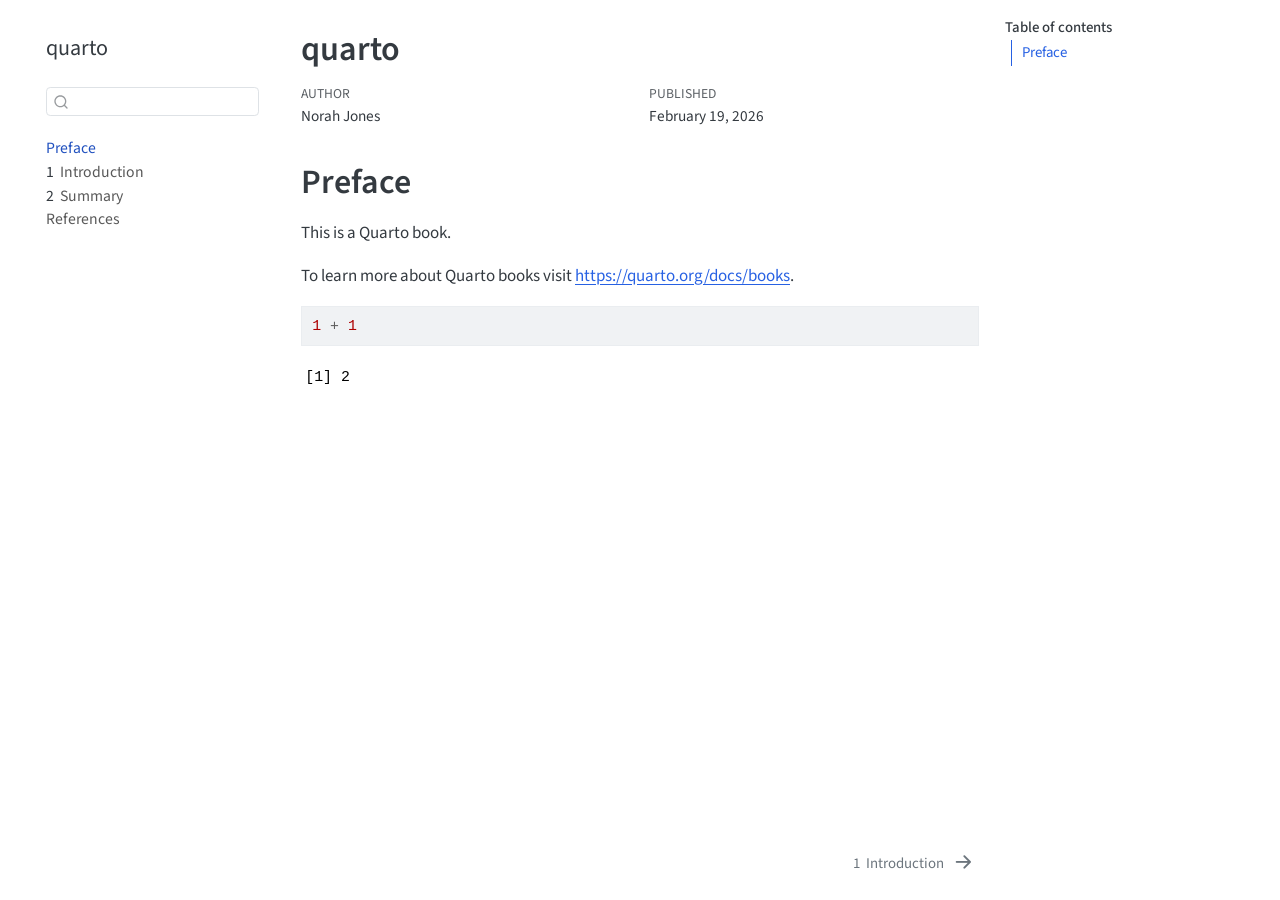
==== docs/index.html @ f184f12f "my commit message" ====
<!DOCTYPE html>
<html xmlns="http://www.w3.org/1999/xhtml" lang="en" xml:lang="en"><head>

<meta charset="utf-8">
<meta name="generator" content="quarto-1.8.27">

<meta name="viewport" content="width=device-width, initial-scale=1.0, user-scalable=yes">

<meta name="author" content="Norah Jones">
<meta name="dcterms.date" content="2026-02-19">

<title>quarto</title>
<style>
code{white-space: pre-wrap;}
span.smallcaps{font-variant: small-caps;}
div.columns{display: flex; gap: min(4vw, 1.5em);}
div.column{flex: auto; overflow-x: auto;}
div.hanging-indent{margin-left: 1.5em; text-indent: -1.5em;}
ul.task-list{list-style: none;}
ul.task-list li input[type="checkbox"] {
  width: 0.8em;
  margin: 0 0.8em 0.2em -1em; /* quarto-specific, see https://github.com/quarto-dev/quarto-cli/issues/4556 */ 
  vertical-align: middle;
}
/* CSS for syntax highlighting */
html { -webkit-text-size-adjust: 100%; }
pre > code.sourceCode { white-space: pre; position: relative; }
pre > code.sourceCode > span { display: inline-block; line-height: 1.25; }
pre > code.sourceCode > span:empty { height: 1.2em; }
.sourceCode { overflow: visible; }
code.sourceCode > span { color: inherit; text-decoration: inherit; }
div.sourceCode { margin: 1em 0; }
pre.sourceCode { margin: 0; }
@media screen {
div.sourceCode { overflow: auto; }
}
@media print {
pre > code.sourceCode { white-space: pre-wrap; }
pre > code.sourceCode > span { text-indent: -5em; padding-left: 5em; }
}
pre.numberSource code
  { counter-reset: source-line 0; }
pre.numberSource code > span
  { position: relative; left: -4em; counter-increment: source-line; }
pre.numberSource code > span > a:first-child::before
  { content: counter(source-line);
    position: relative; left: -1em; text-align: right; vertical-align: baseline;
    border: none; display: inline-block;
    -webkit-touch-callout: none; -webkit-user-select: none;
    -khtml-user-select: none; -moz-user-select: none;
    -ms-user-select: none; user-select: none;
    padding: 0 4px; width: 4em;
  }
pre.numberSource { margin-left: 3em;  padding-left: 4px; }
div.sourceCode
  {   }
@media screen {
pre > code.sourceCode > span > a:first-child::before { text-decoration: underline; }
}
</style>


<script src="site_libs/quarto-nav/quarto-nav.js"></script>
<script src="site_libs/quarto-nav/headroom.min.js"></script>
<script src="site_libs/clipboard/clipboard.min.js"></script>
<script src="site_libs/quarto-search/autocomplete.umd.js"></script>
<script src="site_libs/quarto-search/fuse.min.js"></script>
<script src="site_libs/quarto-search/quarto-search.js"></script>
<meta name="quarto:offset" content="./">
<link href="./intro.html" rel="next">
<script src="site_libs/quarto-html/quarto.js" type="module"></script>
<script src="site_libs/quarto-html/tabsets/tabsets.js" type="module"></script>
<script src="site_libs/quarto-html/axe/axe-check.js" type="module"></script>
<script src="site_libs/quarto-html/popper.min.js"></script>
<script src="site_libs/quarto-html/tippy.umd.min.js"></script>
<script src="site_libs/quarto-html/anchor.min.js"></script>
<link href="site_libs/quarto-html/tippy.css" rel="stylesheet">
<link href="site_libs/quarto-html/quarto-syntax-highlighting-ed96de9b727972fe78a7b5d16c58bf87.css" rel="stylesheet" id="quarto-text-highlighting-styles">
<script src="site_libs/bootstrap/bootstrap.min.js"></script>
<link href="site_libs/bootstrap/bootstrap-icons.css" rel="stylesheet">
<link href="site_libs/bootstrap/bootstrap-70a47bd5681a7291082a5b9f83d58762.min.css" rel="stylesheet" append-hash="true" id="quarto-bootstrap" data-mode="light">
<script id="quarto-search-options" type="application/json">{
  "location": "sidebar",
  "copy-button": false,
  "collapse-after": 3,
  "panel-placement": "start",
  "type": "textbox",
  "limit": 50,
  "keyboard-shortcut": [
    "f",
    "/",
    "s"
  ],
  "show-item-context": false,
  "language": {
    "search-no-results-text": "No results",
    "search-matching-documents-text": "matching documents",
    "search-copy-link-title": "Copy link to search",
    "search-hide-matches-text": "Hide additional matches",
    "search-more-match-text": "more match in this document",
    "search-more-matches-text": "more matches in this document",
    "search-clear-button-title": "Clear",
    "search-text-placeholder": "",
    "search-detached-cancel-button-title": "Cancel",
    "search-submit-button-title": "Submit",
    "search-label": "Search"
  }
}</script>


</head>

<body class="nav-sidebar floating quarto-light">

<div id="quarto-search-results"></div>
  <header id="quarto-header" class="headroom fixed-top">
  <nav class="quarto-secondary-nav">
    <div class="container-fluid d-flex">
      <button type="button" class="quarto-btn-toggle btn" data-bs-toggle="collapse" role="button" data-bs-target=".quarto-sidebar-collapse-item" aria-controls="quarto-sidebar" aria-expanded="false" aria-label="Toggle sidebar navigation" onclick="if (window.quartoToggleHeadroom) { window.quartoToggleHeadroom(); }">
        <i class="bi bi-layout-text-sidebar-reverse"></i>
      </button>
        <nav class="quarto-page-breadcrumbs" aria-label="breadcrumb"><ol class="breadcrumb"><li class="breadcrumb-item"><a href="./index.html">Preface</a></li></ol></nav>
        <a class="flex-grow-1" role="navigation" data-bs-toggle="collapse" data-bs-target=".quarto-sidebar-collapse-item" aria-controls="quarto-sidebar" aria-expanded="false" aria-label="Toggle sidebar navigation" onclick="if (window.quartoToggleHeadroom) { window.quartoToggleHeadroom(); }">      
        </a>
      <button type="button" class="btn quarto-search-button" aria-label="Search" onclick="window.quartoOpenSearch();">
        <i class="bi bi-search"></i>
      </button>
    </div>
  </nav>
</header>
<!-- content -->
<div id="quarto-content" class="quarto-container page-columns page-rows-contents page-layout-article">
<!-- sidebar -->
  <nav id="quarto-sidebar" class="sidebar collapse collapse-horizontal quarto-sidebar-collapse-item sidebar-navigation floating overflow-auto">
    <div class="pt-lg-2 mt-2 text-left sidebar-header">
    <div class="sidebar-title mb-0 py-0">
      <a href="./">quarto</a> 
    </div>
      </div>
        <div class="mt-2 flex-shrink-0 align-items-center">
        <div class="sidebar-search">
        <div id="quarto-search" class="" title="Search"></div>
        </div>
        </div>
    <div class="sidebar-menu-container"> 
    <ul class="list-unstyled mt-1">
        <li class="sidebar-item">
  <div class="sidebar-item-container"> 
  <a href="./index.html" class="sidebar-item-text sidebar-link active">
 <span class="menu-text">Preface</span></a>
  </div>
</li>
        <li class="sidebar-item">
  <div class="sidebar-item-container"> 
  <a href="./intro.html" class="sidebar-item-text sidebar-link">
 <span class="menu-text"><span class="chapter-number">1</span>&nbsp; <span class="chapter-title">Introduction</span></span></a>
  </div>
</li>
        <li class="sidebar-item">
  <div class="sidebar-item-container"> 
  <a href="./summary.html" class="sidebar-item-text sidebar-link">
 <span class="menu-text"><span class="chapter-number">2</span>&nbsp; <span class="chapter-title">Summary</span></span></a>
  </div>
</li>
        <li class="sidebar-item">
  <div class="sidebar-item-container"> 
  <a href="./references.html" class="sidebar-item-text sidebar-link">
 <span class="menu-text">References</span></a>
  </div>
</li>
    </ul>
    </div>
</nav>
<div id="quarto-sidebar-glass" class="quarto-sidebar-collapse-item" data-bs-toggle="collapse" data-bs-target=".quarto-sidebar-collapse-item"></div>
<!-- margin-sidebar -->
    <div id="quarto-margin-sidebar" class="sidebar margin-sidebar">
        <nav id="TOC" role="doc-toc" class="toc-active">
    <h2 id="toc-title">Table of contents</h2>
   
  <ul>
  <li><a href="#preface" id="toc-preface" class="nav-link active" data-scroll-target="#preface">Preface</a></li>
  </ul>
</nav>
    </div>
<!-- main -->
<main class="content" id="quarto-document-content">

<header id="title-block-header" class="quarto-title-block default">
<div class="quarto-title">
<h1 class="title">quarto</h1>
</div>



<div class="quarto-title-meta">

    <div>
    <div class="quarto-title-meta-heading">Author</div>
    <div class="quarto-title-meta-contents">
             <p>Norah Jones </p>
          </div>
  </div>
    
    <div>
    <div class="quarto-title-meta-heading">Published</div>
    <div class="quarto-title-meta-contents">
      <p class="date">February 19, 2026</p>
    </div>
  </div>
  
    
  </div>
  


</header>


<section id="preface" class="level1 unnumbered">
<h1 class="unnumbered">Preface</h1>
<p>This is a Quarto book.</p>
<p>To learn more about Quarto books visit <a href="https://quarto.org/docs/books" class="uri">https://quarto.org/docs/books</a>.</p>
<div class="cell">
<div class="code-copy-outer-scaffold"><div class="sourceCode cell-code" id="cb1"><pre class="sourceCode r code-with-copy"><code class="sourceCode r"><span id="cb1-1"><a href="#cb1-1" aria-hidden="true" tabindex="-1"></a><span class="dv">1</span> <span class="sc">+</span> <span class="dv">1</span></span></code></pre></div><button title="Copy to Clipboard" class="code-copy-button"><i class="bi"></i></button></div>
<div class="cell-output cell-output-stdout">
<pre><code>[1] 2</code></pre>
</div>
</div>


</section>

</main> <!-- /main -->
<script id="quarto-html-after-body" type="application/javascript">
  window.document.addEventListener("DOMContentLoaded", function (event) {
    const icon = "";
    const anchorJS = new window.AnchorJS();
    anchorJS.options = {
      placement: 'right',
      icon: icon
    };
    anchorJS.add('.anchored');
    const isCodeAnnotation = (el) => {
      for (const clz of el.classList) {
        if (clz.startsWith('code-annotation-')) {                     
          return true;
        }
      }
      return false;
    }
    const onCopySuccess = function(e) {
      // button target
      const button = e.trigger;
      // don't keep focus
      button.blur();
      // flash "checked"
      button.classList.add('code-copy-button-checked');
      var currentTitle = button.getAttribute("title");
      button.setAttribute("title", "Copied!");
      let tooltip;
      if (window.bootstrap) {
        button.setAttribute("data-bs-toggle", "tooltip");
        button.setAttribute("data-bs-placement", "left");
        button.setAttribute("data-bs-title", "Copied!");
        tooltip = new bootstrap.Tooltip(button, 
          { trigger: "manual", 
            customClass: "code-copy-button-tooltip",
            offset: [0, -8]});
        tooltip.show();    
      }
      setTimeout(function() {
        if (tooltip) {
          tooltip.hide();
          button.removeAttribute("data-bs-title");
          button.removeAttribute("data-bs-toggle");
          button.removeAttribute("data-bs-placement");
        }
        button.setAttribute("title", currentTitle);
        button.classList.remove('code-copy-button-checked');
      }, 1000);
      // clear code selection
      e.clearSelection();
    }
    const getTextToCopy = function(trigger) {
      const outerScaffold = trigger.parentElement.cloneNode(true);
      const codeEl = outerScaffold.querySelector('code');
      for (const childEl of codeEl.children) {
        if (isCodeAnnotation(childEl)) {
          childEl.remove();
        }
      }
      return codeEl.innerText;
    }
    const clipboard = new window.ClipboardJS('.code-copy-button:not([data-in-quarto-modal])', {
      text: getTextToCopy
    });
    clipboard.on('success', onCopySuccess);
    if (window.document.getElementById('quarto-embedded-source-code-modal')) {
      const clipboardModal = new window.ClipboardJS('.code-copy-button[data-in-quarto-modal]', {
        text: getTextToCopy,
        container: window.document.getElementById('quarto-embedded-source-code-modal')
      });
      clipboardModal.on('success', onCopySuccess);
    }
      var localhostRegex = new RegExp(/^(?:http|https):\/\/localhost\:?[0-9]*\//);
      var mailtoRegex = new RegExp(/^mailto:/);
        var filterRegex = new RegExp('/' + window.location.host + '/');
      var isInternal = (href) => {
          return filterRegex.test(href) || localhostRegex.test(href) || mailtoRegex.test(href);
      }
      // Inspect non-navigation links and adorn them if external
     var links = window.document.querySelectorAll('a[href]:not(.nav-link):not(.navbar-brand):not(.toc-action):not(.sidebar-link):not(.sidebar-item-toggle):not(.pagination-link):not(.no-external):not([aria-hidden]):not(.dropdown-item):not(.quarto-navigation-tool):not(.about-link)');
      for (var i=0; i<links.length; i++) {
        const link = links[i];
        if (!isInternal(link.href)) {
          // undo the damage that might have been done by quarto-nav.js in the case of
          // links that we want to consider external
          if (link.dataset.originalHref !== undefined) {
            link.href = link.dataset.originalHref;
          }
        }
      }
    function tippyHover(el, contentFn, onTriggerFn, onUntriggerFn) {
      const config = {
        allowHTML: true,
        maxWidth: 500,
        delay: 100,
        arrow: false,
        appendTo: function(el) {
            return el.parentElement;
        },
        interactive: true,
        interactiveBorder: 10,
        theme: 'quarto',
        placement: 'bottom-start',
      };
      if (contentFn) {
        config.content = contentFn;
      }
      if (onTriggerFn) {
        config.onTrigger = onTriggerFn;
      }
      if (onUntriggerFn) {
        config.onUntrigger = onUntriggerFn;
      }
      window.tippy(el, config); 
    }
    const noterefs = window.document.querySelectorAll('a[role="doc-noteref"]');
    for (var i=0; i<noterefs.length; i++) {
      const ref = noterefs[i];
      tippyHover(ref, function() {
        // use id or data attribute instead here
        let href = ref.getAttribute('data-footnote-href') || ref.getAttribute('href');
        try { href = new URL(href).hash; } catch {}
        const id = href.replace(/^#\/?/, "");
        const note = window.document.getElementById(id);
        if (note) {
          return note.innerHTML;
        } else {
          return "";
        }
      });
    }
    const xrefs = window.document.querySelectorAll('a.quarto-xref');
    const processXRef = (id, note) => {
      // Strip column container classes
      const stripColumnClz = (el) => {
        el.classList.remove("page-full", "page-columns");
        if (el.children) {
          for (const child of el.children) {
            stripColumnClz(child);
          }
        }
      }
      stripColumnClz(note)
      if (id === null || id.startsWith('sec-')) {
        // Special case sections, only their first couple elements
        const container = document.createElement("div");
        if (note.children && note.children.length > 2) {
          container.appendChild(note.children[0].cloneNode(true));
          for (let i = 1; i < note.children.length; i++) {
            const child = note.children[i];
            if (child.tagName === "P" && child.innerText === "") {
              continue;
            } else {
              container.appendChild(child.cloneNode(true));
              break;
            }
          }
          if (window.Quarto?.typesetMath) {
            window.Quarto.typesetMath(container);
          }
          return container.innerHTML
        } else {
          if (window.Quarto?.typesetMath) {
            window.Quarto.typesetMath(note);
          }
          return note.innerHTML;
        }
      } else {
        // Remove any anchor links if they are present
        const anchorLink = note.querySelector('a.anchorjs-link');
        if (anchorLink) {
          anchorLink.remove();
        }
        if (window.Quarto?.typesetMath) {
          window.Quarto.typesetMath(note);
        }
        if (note.classList.contains("callout")) {
          return note.outerHTML;
        } else {
          return note.innerHTML;
        }
      }
    }
    for (var i=0; i<xrefs.length; i++) {
      const xref = xrefs[i];
      tippyHover(xref, undefined, function(instance) {
        instance.disable();
        let url = xref.getAttribute('href');
        let hash = undefined; 
        if (url.startsWith('#')) {
          hash = url;
        } else {
          try { hash = new URL(url).hash; } catch {}
        }
        if (hash) {
          const id = hash.replace(/^#\/?/, "");
          const note = window.document.getElementById(id);
          if (note !== null) {
            try {
              const html = processXRef(id, note.cloneNode(true));
              instance.setContent(html);
            } finally {
              instance.enable();
              instance.show();
            }
          } else {
            // See if we can fetch this
            fetch(url.split('#')[0])
            .then(res => res.text())
            .then(html => {
              const parser = new DOMParser();
              const htmlDoc = parser.parseFromString(html, "text/html");
              const note = htmlDoc.getElementById(id);
              if (note !== null) {
                const html = processXRef(id, note);
                instance.setContent(html);
              } 
            }).finally(() => {
              instance.enable();
              instance.show();
            });
          }
        } else {
          // See if we can fetch a full url (with no hash to target)
          // This is a special case and we should probably do some content thinning / targeting
          fetch(url)
          .then(res => res.text())
          .then(html => {
            const parser = new DOMParser();
            const htmlDoc = parser.parseFromString(html, "text/html");
            const note = htmlDoc.querySelector('main.content');
            if (note !== null) {
              // This should only happen for chapter cross references
              // (since there is no id in the URL)
              // remove the first header
              if (note.children.length > 0 && note.children[0].tagName === "HEADER") {
                note.children[0].remove();
              }
              const html = processXRef(null, note);
              instance.setContent(html);
            } 
          }).finally(() => {
            instance.enable();
            instance.show();
          });
        }
      }, function(instance) {
      });
    }
        let selectedAnnoteEl;
        const selectorForAnnotation = ( cell, annotation) => {
          let cellAttr = 'data-code-cell="' + cell + '"';
          let lineAttr = 'data-code-annotation="' +  annotation + '"';
          const selector = 'span[' + cellAttr + '][' + lineAttr + ']';
          return selector;
        }
        const selectCodeLines = (annoteEl) => {
          const doc = window.document;
          const targetCell = annoteEl.getAttribute("data-target-cell");
          const targetAnnotation = annoteEl.getAttribute("data-target-annotation");
          const annoteSpan = window.document.querySelector(selectorForAnnotation(targetCell, targetAnnotation));
          const lines = annoteSpan.getAttribute("data-code-lines").split(",");
          const lineIds = lines.map((line) => {
            return targetCell + "-" + line;
          })
          let top = null;
          let height = null;
          let parent = null;
          if (lineIds.length > 0) {
              //compute the position of the single el (top and bottom and make a div)
              const el = window.document.getElementById(lineIds[0]);
              top = el.offsetTop;
              height = el.offsetHeight;
              parent = el.parentElement.parentElement;
            if (lineIds.length > 1) {
              const lastEl = window.document.getElementById(lineIds[lineIds.length - 1]);
              const bottom = lastEl.offsetTop + lastEl.offsetHeight;
              height = bottom - top;
            }
            if (top !== null && height !== null && parent !== null) {
              // cook up a div (if necessary) and position it 
              let div = window.document.getElementById("code-annotation-line-highlight");
              if (div === null) {
                div = window.document.createElement("div");
                div.setAttribute("id", "code-annotation-line-highlight");
                div.style.position = 'absolute';
                parent.appendChild(div);
              }
              div.style.top = top - 2 + "px";
              div.style.height = height + 4 + "px";
              div.style.left = 0;
              let gutterDiv = window.document.getElementById("code-annotation-line-highlight-gutter");
              if (gutterDiv === null) {
                gutterDiv = window.document.createElement("div");
                gutterDiv.setAttribute("id", "code-annotation-line-highlight-gutter");
                gutterDiv.style.position = 'absolute';
                const codeCell = window.document.getElementById(targetCell);
                const gutter = codeCell.querySelector('.code-annotation-gutter');
                gutter.appendChild(gutterDiv);
              }
              gutterDiv.style.top = top - 2 + "px";
              gutterDiv.style.height = height + 4 + "px";
            }
            selectedAnnoteEl = annoteEl;
          }
        };
        const unselectCodeLines = () => {
          const elementsIds = ["code-annotation-line-highlight", "code-annotation-line-highlight-gutter"];
          elementsIds.forEach((elId) => {
            const div = window.document.getElementById(elId);
            if (div) {
              div.remove();
            }
          });
          selectedAnnoteEl = undefined;
        };
          // Handle positioning of the toggle
      window.addEventListener(
        "resize",
        throttle(() => {
          elRect = undefined;
          if (selectedAnnoteEl) {
            selectCodeLines(selectedAnnoteEl);
          }
        }, 10)
      );
      function throttle(fn, ms) {
      let throttle = false;
      let timer;
        return (...args) => {
          if(!throttle) { // first call gets through
              fn.apply(this, args);
              throttle = true;
          } else { // all the others get throttled
              if(timer) clearTimeout(timer); // cancel #2
              timer = setTimeout(() => {
                fn.apply(this, args);
                timer = throttle = false;
              }, ms);
          }
        };
      }
        // Attach click handler to the DT
        const annoteDls = window.document.querySelectorAll('dt[data-target-cell]');
        for (const annoteDlNode of annoteDls) {
          annoteDlNode.addEventListener('click', (event) => {
            const clickedEl = event.target;
            if (clickedEl !== selectedAnnoteEl) {
              unselectCodeLines();
              const activeEl = window.document.querySelector('dt[data-target-cell].code-annotation-active');
              if (activeEl) {
                activeEl.classList.remove('code-annotation-active');
              }
              selectCodeLines(clickedEl);
              clickedEl.classList.add('code-annotation-active');
            } else {
              // Unselect the line
              unselectCodeLines();
              clickedEl.classList.remove('code-annotation-active');
            }
          });
        }
    const findCites = (el) => {
      const parentEl = el.parentElement;
      if (parentEl) {
        const cites = parentEl.dataset.cites;
        if (cites) {
          return {
            el,
            cites: cites.split(' ')
          };
        } else {
          return findCites(el.parentElement)
        }
      } else {
        return undefined;
      }
    };
    var bibliorefs = window.document.querySelectorAll('a[role="doc-biblioref"]');
    for (var i=0; i<bibliorefs.length; i++) {
      const ref = bibliorefs[i];
      const citeInfo = findCites(ref);
      if (citeInfo) {
        tippyHover(citeInfo.el, function() {
          var popup = window.document.createElement('div');
          citeInfo.cites.forEach(function(cite) {
            var citeDiv = window.document.createElement('div');
            citeDiv.classList.add('hanging-indent');
            citeDiv.classList.add('csl-entry');
            var biblioDiv = window.document.getElementById('ref-' + cite);
            if (biblioDiv) {
              citeDiv.innerHTML = biblioDiv.innerHTML;
            }
            popup.appendChild(citeDiv);
          });
          return popup.innerHTML;
        });
      }
    }
  });
  </script>
<nav class="page-navigation">
  <div class="nav-page nav-page-previous">
  </div>
  <div class="nav-page nav-page-next">
      <a href="./intro.html" class="pagination-link" aria-label="Introduction">
        <span class="nav-page-text"><span class="chapter-number">1</span>&nbsp; <span class="chapter-title">Introduction</span></span> <i class="bi bi-arrow-right-short"></i>
      </a>
  </div>
</nav>
</div> <!-- /content -->




</body></html>
---- docs/site_libs/quarto-html/tippy.css ----
.tippy-box[data-animation=fade][data-state=hidden]{opacity:0}[data-tippy-root]{max-width:calc(100vw - 10px)}.tippy-box{position:relative;background-color:#333;color:#fff;border-radius:4px;font-size:14px;line-height:1.4;white-space:normal;outline:0;transition-property:transform,visibility,opacity}.tippy-box[data-placement^=top]>.tippy-arrow{bottom:0}.tippy-box[data-placement^=top]>.tippy-arrow:before{bottom:-7px;left:0;border-width:8px 8px 0;border-top-color:initial;transform-origin:center top}.tippy-box[data-placement^=bottom]>.tippy-arrow{top:0}.tippy-box[data-placement^=bottom]>.tippy-arrow:before{top:-7px;left:0;border-width:0 8px 8px;border-bottom-color:initial;transform-origin:center bottom}.tippy-box[data-placement^=left]>.tippy-arrow{right:0}.tippy-box[data-placement^=left]>.tippy-arrow:before{border-width:8px 0 8px 8px;border-left-color:initial;right:-7px;transform-origin:center left}.tippy-box[data-placement^=right]>.tippy-arrow{left:0}.tippy-box[data-placement^=right]>.tippy-arrow:before{left:-7px;border-width:8px 8px 8px 0;border-right-color:initial;transform-origin:center right}.tippy-box[data-inertia][data-state=visible]{transition-timing-function:cubic-bezier(.54,1.5,.38,1.11)}.tippy-arrow{width:16px;height:16px;color:#333}.tippy-arrow:before{content:"";position:absolute;border-color:transparent;border-style:solid}.tippy-content{position:relative;padding:5px 9px;z-index:1}
---- docs/site_libs/quarto-html/quarto-syntax-highlighting-ed96de9b727972fe78a7b5d16c58bf87.css ----
/* quarto syntax highlight colors */
:root {
  --quarto-hl-ot-color: #003B4F;
  --quarto-hl-at-color: #657422;
  --quarto-hl-ss-color: #20794D;
  --quarto-hl-an-color: #5E5E5E;
  --quarto-hl-fu-color: #4758AB;
  --quarto-hl-st-color: #20794D;
  --quarto-hl-cf-color: #003B4F;
  --quarto-hl-op-color: #5E5E5E;
  --quarto-hl-er-color: #AD0000;
  --quarto-hl-bn-color: #AD0000;
  --quarto-hl-al-color: #AD0000;
  --quarto-hl-va-color: #111111;
  --quarto-hl-bu-color: inherit;
  --quarto-hl-ex-color: inherit;
  --quarto-hl-pp-color: #AD0000;
  --quarto-hl-in-color: #5E5E5E;
  --quarto-hl-vs-color: #20794D;
  --quarto-hl-wa-color: #5E5E5E;
  --quarto-hl-do-color: #5E5E5E;
  --quarto-hl-im-color: #00769E;
  --quarto-hl-ch-color: #20794D;
  --quarto-hl-dt-color: #AD0000;
  --quarto-hl-fl-color: #AD0000;
  --quarto-hl-co-color: #5E5E5E;
  --quarto-hl-cv-color: #5E5E5E;
  --quarto-hl-cn-color: #8f5902;
  --quarto-hl-sc-color: #5E5E5E;
  --quarto-hl-dv-color: #AD0000;
  --quarto-hl-kw-color: #003B4F;
}

/* other quarto variables */
:root {
  --quarto-font-monospace: SFMono-Regular, Menlo, Monaco, Consolas, "Liberation Mono", "Courier New", monospace;
}

/* syntax highlight based on Pandoc's rules */
pre > code.sourceCode > span {
  color: #003B4F;
}

code.sourceCode > span {
  color: #003B4F;
}

div.sourceCode,
div.sourceCode pre.sourceCode {
  color: #003B4F;
}

/* Normal */
code span {
  color: #003B4F;
}

/* Alert */
code span.al {
  color: #AD0000;
  font-style: inherit;
}

/* Annotation */
code span.an {
  color: #5E5E5E;
  font-style: inherit;
}

/* Attribute */
code span.at {
  color: #657422;
  font-style: inherit;
}

/* BaseN */
code span.bn {
  color: #AD0000;
  font-style: inherit;
}

/* BuiltIn */
code span.bu {
  font-style: inherit;
}

/* ControlFlow */
code span.cf {
  color: #003B4F;
  font-weight: bold;
  font-style: inherit;
}

/* Char */
code span.ch {
  color: #20794D;
  font-style: inherit;
}

/* Constant */
code span.cn {
  color: #8f5902;
  font-style: inherit;
}

/* Comment */
code span.co {
  color: #5E5E5E;
  font-style: inherit;
}

/* CommentVar */
code span.cv {
  color: #5E5E5E;
  font-style: italic;
}

/* Documentation */
code span.do {
  color: #5E5E5E;
  font-style: italic;
}

/* DataType */
code span.dt {
  color: #AD0000;
  font-style: inherit;
}

/* DecVal */
code span.dv {
  color: #AD0000;
  font-style: inherit;
}

/* Error */
code span.er {
  color: #AD0000;
  font-style: inherit;
}

/* Extension */
code span.ex {
  font-style: inherit;
}

/* Float */
code span.fl {
  color: #AD0000;
  font-style: inherit;
}

/* Function */
code span.fu {
  color: #4758AB;
  font-style: inherit;
}

/* Import */
code span.im {
  color: #00769E;
  font-style: inherit;
}

/* Information */
code span.in {
  color: #5E5E5E;
  font-style: inherit;
}

/* Keyword */
code span.kw {
  color: #003B4F;
  font-weight: bold;
  font-style: inherit;
}

/* Operator */
code span.op {
  color: #5E5E5E;
  font-style: inherit;
}

/* Other */
code span.ot {
  color: #003B4F;
  font-style: inherit;
}

/* Preprocessor */
code span.pp {
  color: #AD0000;
  font-style: inherit;
}

/* SpecialChar */
code span.sc {
  color: #5E5E5E;
  font-style: inherit;
}

/* SpecialString */
code span.ss {
  color: #20794D;
  font-style: inherit;
}

/* String */
code span.st {
  color: #20794D;
  font-style: inherit;
}

/* Variable */
code span.va {
  color: #111111;
  font-style: inherit;
}

/* VerbatimString */
code span.vs {
  color: #20794D;
  font-style: inherit;
}

/* Warning */
code span.wa {
  color: #5E5E5E;
  font-style: italic;
}

.prevent-inlining {
  content: "</";
}

/*# sourceMappingURL=0920dd6d7437995b8cdf7429764427b1.css.map */
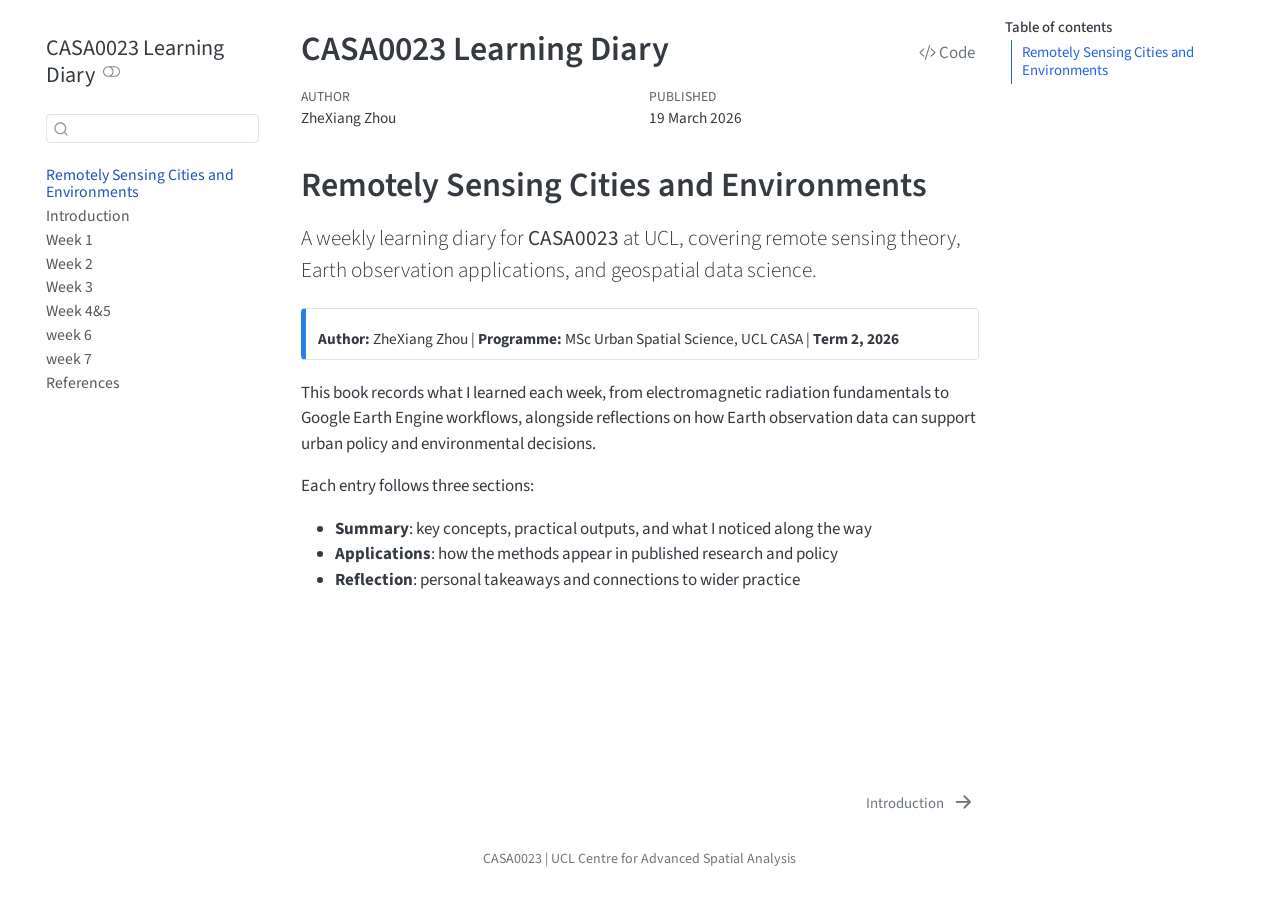
==== commit dd31cce8: "update" ====
--- a/docs/index.html
+++ b/docs/index.html
@@ -6,10 +6,10 @@
 
 <meta name="viewport" content="width=device-width, initial-scale=1.0, user-scalable=yes">
 
-<meta name="author" content="Norah Jones">
-<meta name="dcterms.date" content="2026-02-19">
-
-<title>quarto</title>
+<meta name="author" content="ZheXiang Zhou">
+<meta name="dcterms.date" content="2026-03-19">
+
+<title>CASA0023 Learning Diary</title>
 <style>
 code{white-space: pre-wrap;}
 span.smallcaps{font-variant: small-caps;}
@@ -75,10 +75,14 @@
 <script src="site_libs/quarto-html/tippy.umd.min.js"></script>
 <script src="site_libs/quarto-html/anchor.min.js"></script>
 <link href="site_libs/quarto-html/tippy.css" rel="stylesheet">
-<link href="site_libs/quarto-html/quarto-syntax-highlighting-ed96de9b727972fe78a7b5d16c58bf87.css" rel="stylesheet" id="quarto-text-highlighting-styles">
+<link href="site_libs/quarto-html/quarto-syntax-highlighting-ed96de9b727972fe78a7b5d16c58bf87.css" rel="stylesheet" class="quarto-color-scheme" id="quarto-text-highlighting-styles">
+<link href="site_libs/quarto-html/quarto-syntax-highlighting-dark-4d9afe2b8d18ee9fa5d0d57b5ed4214d.css" rel="stylesheet" class="quarto-color-scheme quarto-color-alternate" id="quarto-text-highlighting-styles">
+<link href="site_libs/quarto-html/quarto-syntax-highlighting-ed96de9b727972fe78a7b5d16c58bf87.css" rel="stylesheet" class="quarto-color-scheme-extra" id="quarto-text-highlighting-styles">
 <script src="site_libs/bootstrap/bootstrap.min.js"></script>
 <link href="site_libs/bootstrap/bootstrap-icons.css" rel="stylesheet">
-<link href="site_libs/bootstrap/bootstrap-70a47bd5681a7291082a5b9f83d58762.min.css" rel="stylesheet" append-hash="true" id="quarto-bootstrap" data-mode="light">
+<link href="site_libs/bootstrap/bootstrap-ef4d8e9faa04af36b84e1866e7343808.min.css" rel="stylesheet" append-hash="true" class="quarto-color-scheme" id="quarto-bootstrap" data-mode="light">
+<link href="site_libs/bootstrap/bootstrap-dark-4b2135033f0636c8298128307f4a9483.min.css" rel="stylesheet" append-hash="true" class="quarto-color-scheme quarto-color-alternate" id="quarto-bootstrap" data-mode="dark">
+<link href="site_libs/bootstrap/bootstrap-ef4d8e9faa04af36b84e1866e7343808.min.css" rel="stylesheet" append-hash="true" class="quarto-color-scheme-extra" id="quarto-bootstrap" data-mode="light">
 <script id="quarto-search-options" type="application/json">{
   "location": "sidebar",
   "copy-button": false,
@@ -106,11 +110,174 @@
     "search-label": "Search"
   }
 }</script>
+<style>html{ scroll-behavior: smooth; }</style>
 
 
 </head>
 
-<body class="nav-sidebar floating quarto-light">
+<body class="nav-sidebar floating quarto-light"><script id="quarto-html-before-body" type="application/javascript">
+    const toggleBodyColorMode = (bsSheetEl) => {
+      const mode = bsSheetEl.getAttribute("data-mode");
+      const bodyEl = window.document.querySelector("body");
+      if (mode === "dark") {
+        bodyEl.classList.add("quarto-dark");
+        bodyEl.classList.remove("quarto-light");
+      } else {
+        bodyEl.classList.add("quarto-light");
+        bodyEl.classList.remove("quarto-dark");
+      }
+    }
+    const toggleBodyColorPrimary = () => {
+      const bsSheetEl = window.document.querySelector("link#quarto-bootstrap:not([rel=disabled-stylesheet])");
+      if (bsSheetEl) {
+        toggleBodyColorMode(bsSheetEl);
+      }
+    }
+    const setColorSchemeToggle = (alternate) => {
+      const toggles = window.document.querySelectorAll('.quarto-color-scheme-toggle');
+      for (let i=0; i < toggles.length; i++) {
+        const toggle = toggles[i];
+        if (toggle) {
+          if (alternate) {
+            toggle.classList.add("alternate");
+          } else {
+            toggle.classList.remove("alternate");
+          }
+        }
+      }
+    };
+    const toggleColorMode = (alternate) => {
+      // Switch the stylesheets
+      const primaryStylesheets = window.document.querySelectorAll('link.quarto-color-scheme:not(.quarto-color-alternate)');
+      const alternateStylesheets = window.document.querySelectorAll('link.quarto-color-scheme.quarto-color-alternate');
+      manageTransitions('#quarto-margin-sidebar .nav-link', false);
+      if (alternate) {
+        // note: dark is layered on light, we don't disable primary!
+        enableStylesheet(alternateStylesheets);
+        for (const sheetNode of alternateStylesheets) {
+          if (sheetNode.id === "quarto-bootstrap") {
+            toggleBodyColorMode(sheetNode);
+          }
+        }
+      } else {
+        disableStylesheet(alternateStylesheets);
+        enableStylesheet(primaryStylesheets)
+        toggleBodyColorPrimary();
+      }
+      manageTransitions('#quarto-margin-sidebar .nav-link', true);
+      // Switch the toggles
+      setColorSchemeToggle(alternate)
+      // Hack to workaround the fact that safari doesn't
+      // properly recolor the scrollbar when toggling (#1455)
+      if (navigator.userAgent.indexOf('Safari') > 0 && navigator.userAgent.indexOf('Chrome') == -1) {
+        manageTransitions("body", false);
+        window.scrollTo(0, 1);
+        setTimeout(() => {
+          window.scrollTo(0, 0);
+          manageTransitions("body", true);
+        }, 40);
+      }
+    }
+    const disableStylesheet = (stylesheets) => {
+      for (let i=0; i < stylesheets.length; i++) {
+        const stylesheet = stylesheets[i];
+        stylesheet.rel = 'disabled-stylesheet';
+      }
+    }
+    const enableStylesheet = (stylesheets) => {
+      for (let i=0; i < stylesheets.length; i++) {
+        const stylesheet = stylesheets[i];
+        if(stylesheet.rel !== 'stylesheet') { // for Chrome, which will still FOUC without this check
+          stylesheet.rel = 'stylesheet';
+        }
+      }
+    }
+    const manageTransitions = (selector, allowTransitions) => {
+      const els = window.document.querySelectorAll(selector);
+      for (let i=0; i < els.length; i++) {
+        const el = els[i];
+        if (allowTransitions) {
+          el.classList.remove('notransition');
+        } else {
+          el.classList.add('notransition');
+        }
+      }
+    }
+    const isFileUrl = () => {
+      return window.location.protocol === 'file:';
+    }
+    const hasAlternateSentinel = () => {
+      let styleSentinel = getColorSchemeSentinel();
+      if (styleSentinel !== null) {
+        return styleSentinel === "alternate";
+      } else {
+        return false;
+      }
+    }
+    const setStyleSentinel = (alternate) => {
+      const value = alternate ? "alternate" : "default";
+      if (!isFileUrl()) {
+        window.localStorage.setItem("quarto-color-scheme", value);
+      } else {
+        localAlternateSentinel = value;
+      }
+    }
+    const getColorSchemeSentinel = () => {
+      if (!isFileUrl()) {
+        const storageValue = window.localStorage.getItem("quarto-color-scheme");
+        return storageValue != null ? storageValue : localAlternateSentinel;
+      } else {
+        return localAlternateSentinel;
+      }
+    }
+    const toggleGiscusIfUsed = (isAlternate, darkModeDefault) => {
+      const baseTheme = document.querySelector('#giscus-base-theme')?.value ?? 'light';
+      const alternateTheme = document.querySelector('#giscus-alt-theme')?.value ?? 'dark';
+      let newTheme = '';
+      if(authorPrefersDark) {
+        newTheme = isAlternate ? baseTheme : alternateTheme;
+      } else {
+        newTheme = isAlternate ? alternateTheme : baseTheme;
+      }
+      const changeGiscusTheme = () => {
+        // From: https://github.com/giscus/giscus/issues/336
+        const sendMessage = (message) => {
+          const iframe = document.querySelector('iframe.giscus-frame');
+          if (!iframe) return;
+          iframe.contentWindow.postMessage({ giscus: message }, 'https://giscus.app');
+        }
+        sendMessage({
+          setConfig: {
+            theme: newTheme
+          }
+        });
+      }
+      const isGiscussLoaded = window.document.querySelector('iframe.giscus-frame') !== null;
+      if (isGiscussLoaded) {
+        changeGiscusTheme();
+      }
+    };
+    const authorPrefersDark = false;
+    const darkModeDefault = authorPrefersDark;
+      document.querySelector('link#quarto-text-highlighting-styles.quarto-color-scheme-extra').rel = 'disabled-stylesheet';
+      document.querySelector('link#quarto-bootstrap.quarto-color-scheme-extra').rel = 'disabled-stylesheet';
+    let localAlternateSentinel = darkModeDefault ? 'alternate' : 'default';
+    // Dark / light mode switch
+    window.quartoToggleColorScheme = () => {
+      // Read the current dark / light value
+      let toAlternate = !hasAlternateSentinel();
+      toggleColorMode(toAlternate);
+      setStyleSentinel(toAlternate);
+      toggleGiscusIfUsed(toAlternate, darkModeDefault);
+      window.dispatchEvent(new Event('resize'));
+    };
+    // Switch to dark mode if need be
+    if (hasAlternateSentinel()) {
+      toggleColorMode(true);
+    } else {
+      toggleColorMode(false);
+    }
+  </script>
 
 <div id="quarto-search-results"></div>
   <header id="quarto-header" class="headroom fixed-top">
@@ -119,7 +286,7 @@
       <button type="button" class="quarto-btn-toggle btn" data-bs-toggle="collapse" role="button" data-bs-target=".quarto-sidebar-collapse-item" aria-controls="quarto-sidebar" aria-expanded="false" aria-label="Toggle sidebar navigation" onclick="if (window.quartoToggleHeadroom) { window.quartoToggleHeadroom(); }">
         <i class="bi bi-layout-text-sidebar-reverse"></i>
       </button>
-        <nav class="quarto-page-breadcrumbs" aria-label="breadcrumb"><ol class="breadcrumb"><li class="breadcrumb-item"><a href="./index.html">Preface</a></li></ol></nav>
+        <nav class="quarto-page-breadcrumbs" aria-label="breadcrumb"><ol class="breadcrumb"><li class="breadcrumb-item"><a href="./index.html">Remotely Sensing Cities and Environments</a></li></ol></nav>
         <a class="flex-grow-1" role="navigation" data-bs-toggle="collapse" data-bs-target=".quarto-sidebar-collapse-item" aria-controls="quarto-sidebar" aria-expanded="false" aria-label="Toggle sidebar navigation" onclick="if (window.quartoToggleHeadroom) { window.quartoToggleHeadroom(); }">      
         </a>
       <button type="button" class="btn quarto-search-button" aria-label="Search" onclick="window.quartoOpenSearch();">
@@ -134,7 +301,10 @@
   <nav id="quarto-sidebar" class="sidebar collapse collapse-horizontal quarto-sidebar-collapse-item sidebar-navigation floating overflow-auto">
     <div class="pt-lg-2 mt-2 text-left sidebar-header">
     <div class="sidebar-title mb-0 py-0">
-      <a href="./">quarto</a> 
+      <a href="./">CASA0023 Learning Diary</a> 
+        <div class="sidebar-tools-main">
+  <a href="" class="quarto-color-scheme-toggle quarto-navigation-tool  px-1" onclick="window.quartoToggleColorScheme(); return false;" title="Toggle dark mode"><i class="bi"></i></a>
+</div>
     </div>
       </div>
         <div class="mt-2 flex-shrink-0 align-items-center">
@@ -147,19 +317,42 @@
         <li class="sidebar-item">
   <div class="sidebar-item-container"> 
   <a href="./index.html" class="sidebar-item-text sidebar-link active">
- <span class="menu-text">Preface</span></a>
+ <span class="menu-text">Remotely Sensing Cities and Environments</span></a>
   </div>
 </li>
         <li class="sidebar-item">
   <div class="sidebar-item-container"> 
-  <a href="./intro.html" class="sidebar-item-text sidebar-link">
- <span class="menu-text"><span class="chapter-number">1</span>&nbsp; <span class="chapter-title">Introduction</span></span></a>
+  <a href="./intro.html" class="sidebar-item-text sidebar-link"><span class="chapter-title">Introduction</span></a>
   </div>
 </li>
         <li class="sidebar-item">
   <div class="sidebar-item-container"> 
-  <a href="./summary.html" class="sidebar-item-text sidebar-link">
- <span class="menu-text"><span class="chapter-number">2</span>&nbsp; <span class="chapter-title">Summary</span></span></a>
+  <a href="./week 1.html" class="sidebar-item-text sidebar-link"><span class="chapter-title">Week 1</span></a>
+  </div>
+</li>
+        <li class="sidebar-item">
+  <div class="sidebar-item-container"> 
+  <a href="./week 2.html" class="sidebar-item-text sidebar-link"><span class="chapter-title">Week 2</span></a>
+  </div>
+</li>
+        <li class="sidebar-item">
+  <div class="sidebar-item-container"> 
+  <a href="./week 3.html" class="sidebar-item-text sidebar-link"><span class="chapter-title">Week 3</span></a>
+  </div>
+</li>
+        <li class="sidebar-item">
+  <div class="sidebar-item-container"> 
+  <a href="./week 4&amp;5.html" class="sidebar-item-text sidebar-link"><span class="chapter-title">Week 4&amp;5</span></a>
+  </div>
+</li>
+        <li class="sidebar-item">
+  <div class="sidebar-item-container"> 
+  <a href="./week 6.html" class="sidebar-item-text sidebar-link"><span class="chapter-title">week 6</span></a>
+  </div>
+</li>
+        <li class="sidebar-item">
+  <div class="sidebar-item-container"> 
+  <a href="./week 7.html" class="sidebar-item-text sidebar-link"><span class="chapter-title">week 7</span></a>
   </div>
 </li>
         <li class="sidebar-item">
@@ -178,16 +371,17 @@
     <h2 id="toc-title">Table of contents</h2>
    
   <ul>
-  <li><a href="#preface" id="toc-preface" class="nav-link active" data-scroll-target="#preface">Preface</a></li>
+  <li><a href="#remotely-sensing-cities-and-environments" id="toc-remotely-sensing-cities-and-environments" class="nav-link active" data-scroll-target="#remotely-sensing-cities-and-environments">Remotely Sensing Cities and Environments</a></li>
   </ul>
 </nav>
     </div>
 <!-- main -->
 <main class="content" id="quarto-document-content">
 
+
 <header id="title-block-header" class="quarto-title-block default">
 <div class="quarto-title">
-<h1 class="title">quarto</h1>
+<div class="quarto-title-block"><div><h1 class="title">CASA0023 Learning Diary</h1><button type="button" class="btn code-tools-button" id="quarto-code-tools-source"><i class="bi"></i> Code</button></div></div>
 </div>
 
 
@@ -197,14 +391,14 @@
     <div>
     <div class="quarto-title-meta-heading">Author</div>
     <div class="quarto-title-meta-contents">
-             <p>Norah Jones </p>
+             <p>ZheXiang Zhou </p>
           </div>
   </div>
     
     <div>
     <div class="quarto-title-meta-heading">Published</div>
     <div class="quarto-title-meta-contents">
-      <p class="date">February 19, 2026</p>
+      <p class="date">19 March 2026</p>
     </div>
   </div>
   
@@ -216,23 +410,50 @@
 </header>
 
 
-<section id="preface" class="level1 unnumbered">
-<h1 class="unnumbered">Preface</h1>
-<p>This is a Quarto book.</p>
-<p>To learn more about Quarto books visit <a href="https://quarto.org/docs/books" class="uri">https://quarto.org/docs/books</a>.</p>
-<div class="cell">
-<div class="code-copy-outer-scaffold"><div class="sourceCode cell-code" id="cb1"><pre class="sourceCode r code-with-copy"><code class="sourceCode r"><span id="cb1-1"><a href="#cb1-1" aria-hidden="true" tabindex="-1"></a><span class="dv">1</span> <span class="sc">+</span> <span class="dv">1</span></span></code></pre></div><button title="Copy to Clipboard" class="code-copy-button"><i class="bi"></i></button></div>
-<div class="cell-output cell-output-stdout">
-<pre><code>[1] 2</code></pre>
+<section id="remotely-sensing-cities-and-environments" class="level1 unnumbered">
+<h1 class="unnumbered">Remotely Sensing Cities and Environments</h1>
+<div class="lead">
+<p>A weekly learning diary for <strong>CASA0023</strong> at UCL, covering remote sensing theory, Earth observation applications, and geospatial data science.</p>
+</div>
+<div class="callout callout-style-simple callout-note no-icon">
+<div class="callout-body d-flex">
+<div class="callout-icon-container">
+<i class="callout-icon no-icon"></i>
+</div>
+<div class="callout-body-container">
+<p><strong>Author:</strong> ZheXiang Zhou | <strong>Programme:</strong> MSc Urban Spatial Science, UCL CASA | <strong>Term 2, 2026</strong></p>
 </div>
 </div>
-
+</div>
+<p>This book records what I learned each week, from electromagnetic radiation fundamentals to Google Earth Engine workflows, alongside reflections on how Earth observation data can support urban policy and environmental decisions.</p>
+<p>Each entry follows three sections:</p>
+<ul>
+<li><strong>Summary</strong>: key concepts, practical outputs, and what I noticed along the way</li>
+<li><strong>Applications</strong>: how the methods appear in published research and policy</li>
+<li><strong>Reflection</strong>: personal takeaways and connections to wider practice</li>
+</ul>
+
+
+<!-- -->
 
 </section>
 
 </main> <!-- /main -->
 <script id="quarto-html-after-body" type="application/javascript">
   window.document.addEventListener("DOMContentLoaded", function (event) {
+    // Ensure there is a toggle, if there isn't float one in the top right
+    if (window.document.querySelector('.quarto-color-scheme-toggle') === null) {
+      const a = window.document.createElement('a');
+      a.classList.add('top-right');
+      a.classList.add('quarto-color-scheme-toggle');
+      a.href = "";
+      a.onclick = function() { try { window.quartoToggleColorScheme(); } catch {} return false; };
+      const i = window.document.createElement("i");
+      i.classList.add('bi');
+      a.appendChild(i);
+      window.document.body.appendChild(a);
+    }
+    setColorSchemeToggle(hasAlternateSentinel())
     const icon = "";
     const anchorJS = new window.AnchorJS();
     anchorJS.options = {
@@ -302,6 +523,57 @@
       });
       clipboardModal.on('success', onCopySuccess);
     }
+    const viewSource = window.document.getElementById('quarto-view-source') ||
+                       window.document.getElementById('quarto-code-tools-source');
+    if (viewSource) {
+      const sourceUrl = viewSource.getAttribute("data-quarto-source-url");
+      viewSource.addEventListener("click", function(e) {
+        if (sourceUrl) {
+          // rstudio viewer pane
+          if (/\bcapabilities=\b/.test(window.location)) {
+            window.open(sourceUrl);
+          } else {
+            window.location.href = sourceUrl;
+          }
+        } else {
+          const modal = new bootstrap.Modal(document.getElementById('quarto-embedded-source-code-modal'));
+          modal.show();
+        }
+        return false;
+      });
+    }
+    function toggleCodeHandler(show) {
+      return function(e) {
+        const detailsSrc = window.document.querySelectorAll(".cell > details > .sourceCode");
+        for (let i=0; i<detailsSrc.length; i++) {
+          const details = detailsSrc[i].parentElement;
+          if (show) {
+            details.open = true;
+          } else {
+            details.removeAttribute("open");
+          }
+        }
+        const cellCodeDivs = window.document.querySelectorAll(".cell > .sourceCode");
+        const fromCls = show ? "hidden" : "unhidden";
+        const toCls = show ? "unhidden" : "hidden";
+        for (let i=0; i<cellCodeDivs.length; i++) {
+          const codeDiv = cellCodeDivs[i];
+          if (codeDiv.classList.contains(fromCls)) {
+            codeDiv.classList.remove(fromCls);
+            codeDiv.classList.add(toCls);
+          } 
+        }
+        return false;
+      }
+    }
+    const hideAllCode = window.document.getElementById("quarto-hide-all-code");
+    if (hideAllCode) {
+      hideAllCode.addEventListener("click", toggleCodeHandler(false));
+    }
+    const showAllCode = window.document.getElementById("quarto-show-all-code");
+    if (showAllCode) {
+      showAllCode.addEventListener("click", toggleCodeHandler(true));
+    }
       var localhostRegex = new RegExp(/^(?:http|https):\/\/localhost\:?[0-9]*\//);
       var mailtoRegex = new RegExp(/^mailto:/);
         var filterRegex = new RegExp('/' + window.location.host + '/');
@@ -318,6 +590,11 @@
           if (link.dataset.originalHref !== undefined) {
             link.href = link.dataset.originalHref;
           }
+            // target, if specified
+            link.setAttribute("target", "_blank");
+            if (link.getAttribute("rel") === null) {
+              link.setAttribute("rel", "noopener");
+            }
         }
       }
     function tippyHover(el, contentFn, onTriggerFn, onUntriggerFn) {
@@ -636,13 +913,49 @@
   </div>
   <div class="nav-page nav-page-next">
       <a href="./intro.html" class="pagination-link" aria-label="Introduction">
-        <span class="nav-page-text"><span class="chapter-number">1</span>&nbsp; <span class="chapter-title">Introduction</span></span> <i class="bi bi-arrow-right-short"></i>
+        <span class="nav-page-text"><span class="chapter-title">Introduction</span></span> <i class="bi bi-arrow-right-short"></i>
       </a>
   </div>
-</nav>
+</nav><div class="modal fade" id="quarto-embedded-source-code-modal" tabindex="-1" aria-labelledby="quarto-embedded-source-code-modal-label" aria-hidden="true"><div class="modal-dialog modal-dialog-scrollable"><div class="modal-content"><div class="modal-header"><h5 class="modal-title" id="quarto-embedded-source-code-modal-label">Source Code</h5><button class="btn-close" data-bs-dismiss="modal"></button></div><div class="modal-body"><div class="">
+<div class="code-copy-outer-scaffold"><div class="sourceCode" id="cb1" data-shortcodes="false"><pre class="sourceCode markdown code-with-copy"><code class="sourceCode markdown"><span id="cb1-1"><a href="#cb1-1" aria-hidden="true" tabindex="-1"></a><span class="co">---</span></span>
+<span id="cb1-2"><a href="#cb1-2" aria-hidden="true" tabindex="-1"></a><span class="an">pagetitle:</span><span class="co"> "CASA0023 Learning Diary"</span></span>
+<span id="cb1-3"><a href="#cb1-3" aria-hidden="true" tabindex="-1"></a><span class="co">---</span></span>
+<span id="cb1-4"><a href="#cb1-4" aria-hidden="true" tabindex="-1"></a></span>
+<span id="cb1-5"><a href="#cb1-5" aria-hidden="true" tabindex="-1"></a><span class="fu"># Remotely Sensing Cities and Environments {.unnumbered}</span></span>
+<span id="cb1-6"><a href="#cb1-6" aria-hidden="true" tabindex="-1"></a></span>
+<span id="cb1-7"><a href="#cb1-7" aria-hidden="true" tabindex="-1"></a>::: lead</span>
+<span id="cb1-8"><a href="#cb1-8" aria-hidden="true" tabindex="-1"></a>A weekly learning diary for **CASA0023** at UCL, covering remote sensing theory, Earth observation applications, and geospatial data science.</span>
+<span id="cb1-9"><a href="#cb1-9" aria-hidden="true" tabindex="-1"></a>:::</span>
+<span id="cb1-10"><a href="#cb1-10" aria-hidden="true" tabindex="-1"></a></span>
+<span id="cb1-11"><a href="#cb1-11" aria-hidden="true" tabindex="-1"></a>::: {.callout-note appearance="minimal"}</span>
+<span id="cb1-12"><a href="#cb1-12" aria-hidden="true" tabindex="-1"></a>**Author:** ZheXiang Zhou \| **Programme:** MSc Urban Spatial Science, UCL CASA \| **Term 2, 2026**</span>
+<span id="cb1-13"><a href="#cb1-13" aria-hidden="true" tabindex="-1"></a>:::</span>
+<span id="cb1-14"><a href="#cb1-14" aria-hidden="true" tabindex="-1"></a></span>
+<span id="cb1-15"><a href="#cb1-15" aria-hidden="true" tabindex="-1"></a>This book records what I learned each week, from electromagnetic radiation fundamentals to Google Earth Engine workflows, alongside reflections on how Earth observation data can support urban policy and environmental decisions.</span>
+<span id="cb1-16"><a href="#cb1-16" aria-hidden="true" tabindex="-1"></a></span>
+<span id="cb1-17"><a href="#cb1-17" aria-hidden="true" tabindex="-1"></a>Each entry follows three sections:</span>
+<span id="cb1-18"><a href="#cb1-18" aria-hidden="true" tabindex="-1"></a></span>
+<span id="cb1-19"><a href="#cb1-19" aria-hidden="true" tabindex="-1"></a><span class="ss">-   </span>**Summary**: key concepts, practical outputs, and what I noticed along the way</span>
+<span id="cb1-20"><a href="#cb1-20" aria-hidden="true" tabindex="-1"></a><span class="ss">-   </span>**Applications**: how the methods appear in published research and policy</span>
+<span id="cb1-21"><a href="#cb1-21" aria-hidden="true" tabindex="-1"></a><span class="ss">-   </span>**Reflection**: personal takeaways and connections to wider practice</span></code></pre></div><button title="Copy to Clipboard" class="code-copy-button" data-in-quarto-modal=""><i class="bi"></i></button></div>
+</div></div></div></div></div>
 </div> <!-- /content -->
-
-
-
-
+<footer class="footer">
+  <div class="nav-footer">
+    <div class="nav-footer-left">
+      &nbsp;
+    </div>   
+    <div class="nav-footer-center">
+<p>CASA0023 | UCL Centre for Advanced Spatial Analysis</p>
+</div>
+    <div class="nav-footer-right">
+      &nbsp;
+    </div>
+  </div>
+</footer>
+
+
+
+
+<script src="site_libs/quarto-html/zenscroll-min.js"></script>
 </body></html>
--- a/docs/site_libs/quarto-html/quarto-syntax-highlighting-dark-4d9afe2b8d18ee9fa5d0d57b5ed4214d.css
+++ b/docs/site_libs/quarto-html/quarto-syntax-highlighting-dark-4d9afe2b8d18ee9fa5d0d57b5ed4214d.css
@@ -0,0 +1,219 @@
+/* quarto syntax highlight colors */
+:root {
+  --quarto-hl-al-color: #f07178;
+  --quarto-hl-an-color: #d4d0ab;
+  --quarto-hl-at-color: #00e0e0;
+  --quarto-hl-bn-color: #d4d0ab;
+  --quarto-hl-bu-color: #abe338;
+  --quarto-hl-ch-color: #abe338;
+  --quarto-hl-co-color: #f8f8f2;
+  --quarto-hl-cv-color: #ffd700;
+  --quarto-hl-cn-color: #ffd700;
+  --quarto-hl-cf-color: #ffa07a;
+  --quarto-hl-dt-color: #ffa07a;
+  --quarto-hl-dv-color: #d4d0ab;
+  --quarto-hl-do-color: #f8f8f2;
+  --quarto-hl-er-color: #f07178;
+  --quarto-hl-ex-color: #00e0e0;
+  --quarto-hl-fl-color: #d4d0ab;
+  --quarto-hl-fu-color: #ffa07a;
+  --quarto-hl-im-color: #abe338;
+  --quarto-hl-in-color: #d4d0ab;
+  --quarto-hl-kw-color: #ffa07a;
+  --quarto-hl-op-color: #ffa07a;
+  --quarto-hl-ot-color: #00e0e0;
+  --quarto-hl-pp-color: #dcc6e0;
+  --quarto-hl-re-color: #00e0e0;
+  --quarto-hl-sc-color: #abe338;
+  --quarto-hl-ss-color: #abe338;
+  --quarto-hl-st-color: #abe338;
+  --quarto-hl-va-color: #00e0e0;
+  --quarto-hl-vs-color: #abe338;
+  --quarto-hl-wa-color: #dcc6e0;
+}
+
+/* other quarto variables */
+:root {
+  --quarto-font-monospace: SFMono-Regular, Menlo, Monaco, Consolas, "Liberation Mono", "Courier New", monospace;
+}
+
+/* syntax highlight based on Pandoc's rules */
+pre > code.sourceCode > span {
+  color: #f8f8f2;
+}
+
+code.sourceCode > span {
+  color: #f8f8f2;
+}
+
+div.sourceCode,
+div.sourceCode pre.sourceCode {
+  color: #f8f8f2;
+}
+
+/* Normal */
+code span {
+  color: #f8f8f2;
+}
+
+/* Alert */
+code span.al {
+  color: #f07178;
+}
+
+/* Annotation */
+code span.an {
+  color: #d4d0ab;
+}
+
+/* Attribute */
+code span.at {
+  color: #00e0e0;
+}
+
+/* BaseN */
+code span.bn {
+  color: #d4d0ab;
+}
+
+/* BuiltIn */
+code span.bu {
+  color: #abe338;
+}
+
+/* ControlFlow */
+code span.cf {
+  font-weight: bold;
+  color: #ffa07a;
+}
+
+/* Char */
+code span.ch {
+  color: #abe338;
+}
+
+/* Constant */
+code span.cn {
+  color: #ffd700;
+}
+
+/* Comment */
+code span.co {
+  font-style: italic;
+  color: #f8f8f2;
+}
+
+/* CommentVar */
+code span.cv {
+  color: #ffd700;
+}
+
+/* Documentation */
+code span.do {
+  color: #f8f8f2;
+}
+
+/* DataType */
+code span.dt {
+  color: #ffa07a;
+}
+
+/* DecVal */
+code span.dv {
+  color: #d4d0ab;
+}
+
+/* Error */
+code span.er {
+  color: #f07178;
+  text-decoration: underline;
+}
+
+/* Extension */
+code span.ex {
+  font-weight: bold;
+  color: #00e0e0;
+}
+
+/* Float */
+code span.fl {
+  color: #d4d0ab;
+}
+
+/* Function */
+code span.fu {
+  color: #ffa07a;
+}
+
+/* Import */
+code span.im {
+  color: #abe338;
+}
+
+/* Information */
+code span.in {
+  color: #d4d0ab;
+}
+
+/* Keyword */
+code span.kw {
+  font-weight: bold;
+  color: #ffa07a;
+}
+
+/* Operator */
+code span.op {
+  color: #ffa07a;
+}
+
+/* Other */
+code span.ot {
+  color: #00e0e0;
+}
+
+/* Preprocessor */
+code span.pp {
+  color: #dcc6e0;
+}
+
+/* RegionMarker */
+code span.re {
+  background-color: #f8f8f2;
+  color: #00e0e0;
+}
+
+/* SpecialChar */
+code span.sc {
+  color: #abe338;
+}
+
+/* SpecialString */
+code span.ss {
+  color: #abe338;
+}
+
+/* String */
+code span.st {
+  color: #abe338;
+}
+
+/* Variable */
+code span.va {
+  color: #00e0e0;
+}
+
+/* VerbatimString */
+code span.vs {
+  color: #abe338;
+}
+
+/* Warning */
+code span.wa {
+  color: #dcc6e0;
+}
+
+.prevent-inlining {
+  content: "</";
+}
+
+/*# sourceMappingURL=86edf53ecdff796acf02dbceed379426.css.map */
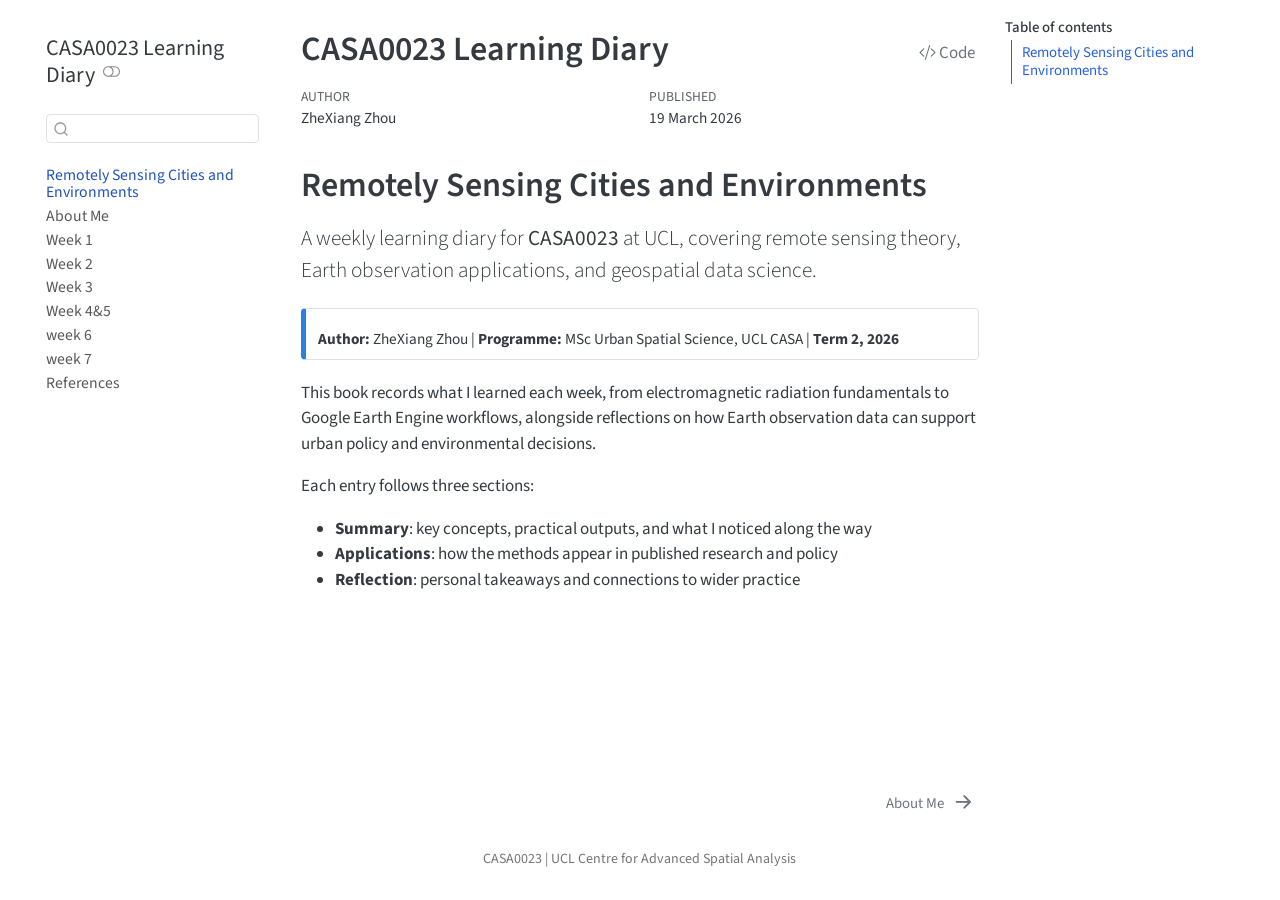
==== commit 39483fee: "update" ====
--- a/docs/index.html
+++ b/docs/index.html
@@ -322,7 +322,7 @@
 </li>
         <li class="sidebar-item">
   <div class="sidebar-item-container"> 
-  <a href="./intro.html" class="sidebar-item-text sidebar-link"><span class="chapter-title">Introduction</span></a>
+  <a href="./intro.html" class="sidebar-item-text sidebar-link"><span class="chapter-title">About Me</span></a>
   </div>
 </li>
         <li class="sidebar-item">
@@ -912,8 +912,8 @@
   <div class="nav-page nav-page-previous">
   </div>
   <div class="nav-page nav-page-next">
-      <a href="./intro.html" class="pagination-link" aria-label="Introduction">
-        <span class="nav-page-text"><span class="chapter-title">Introduction</span></span> <i class="bi bi-arrow-right-short"></i>
+      <a href="./intro.html" class="pagination-link" aria-label="About Me">
+        <span class="nav-page-text"><span class="chapter-title">About Me</span></span> <i class="bi bi-arrow-right-short"></i>
       </a>
   </div>
 </nav><div class="modal fade" id="quarto-embedded-source-code-modal" tabindex="-1" aria-labelledby="quarto-embedded-source-code-modal-label" aria-hidden="true"><div class="modal-dialog modal-dialog-scrollable"><div class="modal-content"><div class="modal-header"><h5 class="modal-title" id="quarto-embedded-source-code-modal-label">Source Code</h5><button class="btn-close" data-bs-dismiss="modal"></button></div><div class="modal-body"><div class="">
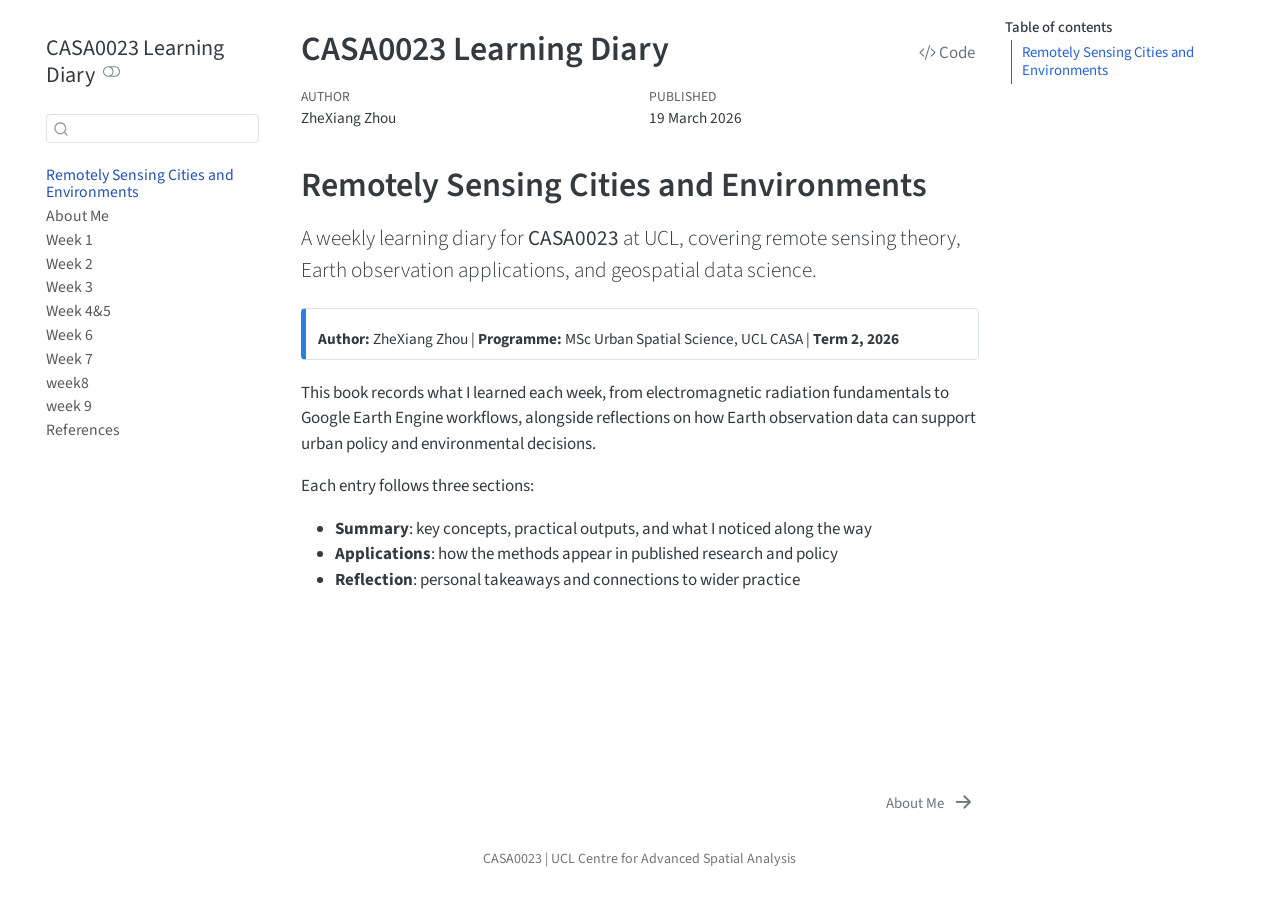
==== commit 5bd3ec02: "update" ====
--- a/docs/index.html
+++ b/docs/index.html
@@ -347,12 +347,22 @@
 </li>
         <li class="sidebar-item">
   <div class="sidebar-item-container"> 
-  <a href="./week 6.html" class="sidebar-item-text sidebar-link"><span class="chapter-title">week 6</span></a>
-  </div>
-</li>
-        <li class="sidebar-item">
-  <div class="sidebar-item-container"> 
-  <a href="./week 7.html" class="sidebar-item-text sidebar-link"><span class="chapter-title">week 7</span></a>
+  <a href="./week 6.html" class="sidebar-item-text sidebar-link"><span class="chapter-title">Week 6</span></a>
+  </div>
+</li>
+        <li class="sidebar-item">
+  <div class="sidebar-item-container"> 
+  <a href="./week 7.html" class="sidebar-item-text sidebar-link"><span class="chapter-title">Week 7</span></a>
+  </div>
+</li>
+        <li class="sidebar-item">
+  <div class="sidebar-item-container"> 
+  <a href="./week 8.html" class="sidebar-item-text sidebar-link"><span class="chapter-title">week8</span></a>
+  </div>
+</li>
+        <li class="sidebar-item">
+  <div class="sidebar-item-container"> 
+  <a href="./week 9.html" class="sidebar-item-text sidebar-link"><span class="chapter-title">week 9</span></a>
   </div>
 </li>
         <li class="sidebar-item">
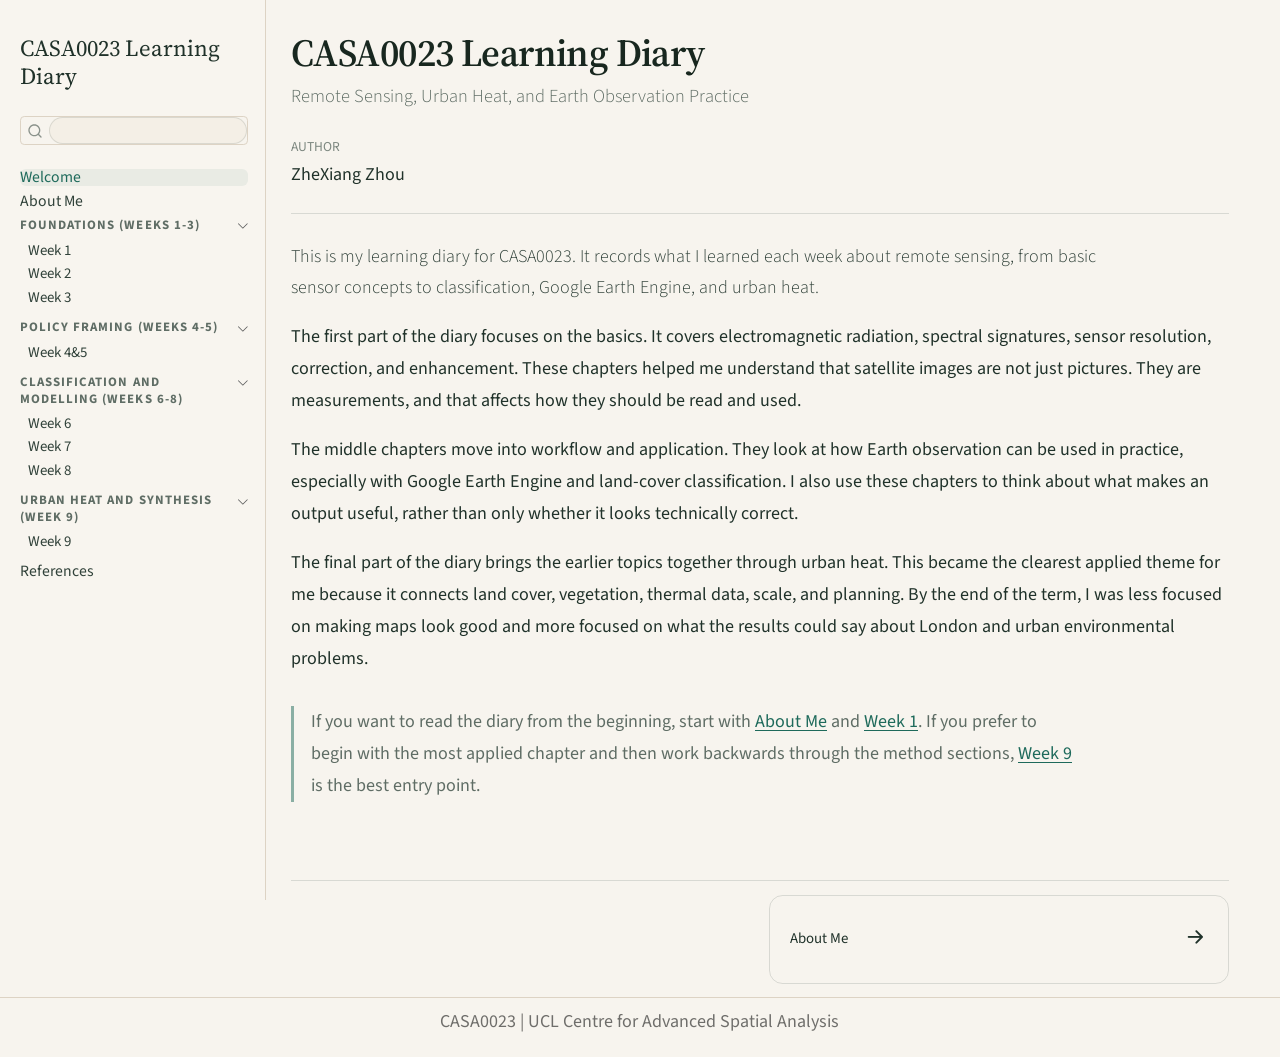
==== commit 64bbd4f2: "update" ====
--- a/docs/index.html
+++ b/docs/index.html
@@ -7,7 +7,6 @@
 <meta name="viewport" content="width=device-width, initial-scale=1.0, user-scalable=yes">
 
 <meta name="author" content="ZheXiang Zhou">
-<meta name="dcterms.date" content="2026-03-19">
 
 <title>CASA0023 Learning Diary</title>
 <style>
@@ -21,41 +20,6 @@
   width: 0.8em;
   margin: 0 0.8em 0.2em -1em; /* quarto-specific, see https://github.com/quarto-dev/quarto-cli/issues/4556 */ 
   vertical-align: middle;
-}
-/* CSS for syntax highlighting */
-html { -webkit-text-size-adjust: 100%; }
-pre > code.sourceCode { white-space: pre; position: relative; }
-pre > code.sourceCode > span { display: inline-block; line-height: 1.25; }
-pre > code.sourceCode > span:empty { height: 1.2em; }
-.sourceCode { overflow: visible; }
-code.sourceCode > span { color: inherit; text-decoration: inherit; }
-div.sourceCode { margin: 1em 0; }
-pre.sourceCode { margin: 0; }
-@media screen {
-div.sourceCode { overflow: auto; }
-}
-@media print {
-pre > code.sourceCode { white-space: pre-wrap; }
-pre > code.sourceCode > span { text-indent: -5em; padding-left: 5em; }
-}
-pre.numberSource code
-  { counter-reset: source-line 0; }
-pre.numberSource code > span
-  { position: relative; left: -4em; counter-increment: source-line; }
-pre.numberSource code > span > a:first-child::before
-  { content: counter(source-line);
-    position: relative; left: -1em; text-align: right; vertical-align: baseline;
-    border: none; display: inline-block;
-    -webkit-touch-callout: none; -webkit-user-select: none;
-    -khtml-user-select: none; -moz-user-select: none;
-    -ms-user-select: none; user-select: none;
-    padding: 0 4px; width: 4em;
-  }
-pre.numberSource { margin-left: 3em;  padding-left: 4px; }
-div.sourceCode
-  {   }
-@media screen {
-pre > code.sourceCode > span > a:first-child::before { text-decoration: underline; }
 }
 </style>
 
@@ -75,14 +39,10 @@
 <script src="site_libs/quarto-html/tippy.umd.min.js"></script>
 <script src="site_libs/quarto-html/anchor.min.js"></script>
 <link href="site_libs/quarto-html/tippy.css" rel="stylesheet">
-<link href="site_libs/quarto-html/quarto-syntax-highlighting-ed96de9b727972fe78a7b5d16c58bf87.css" rel="stylesheet" class="quarto-color-scheme" id="quarto-text-highlighting-styles">
-<link href="site_libs/quarto-html/quarto-syntax-highlighting-dark-4d9afe2b8d18ee9fa5d0d57b5ed4214d.css" rel="stylesheet" class="quarto-color-scheme quarto-color-alternate" id="quarto-text-highlighting-styles">
-<link href="site_libs/quarto-html/quarto-syntax-highlighting-ed96de9b727972fe78a7b5d16c58bf87.css" rel="stylesheet" class="quarto-color-scheme-extra" id="quarto-text-highlighting-styles">
+<link href="site_libs/quarto-html/quarto-syntax-highlighting-dc8a987af0c04ed126583a3be4d7e66c.css" rel="stylesheet" id="quarto-text-highlighting-styles">
 <script src="site_libs/bootstrap/bootstrap.min.js"></script>
 <link href="site_libs/bootstrap/bootstrap-icons.css" rel="stylesheet">
-<link href="site_libs/bootstrap/bootstrap-ef4d8e9faa04af36b84e1866e7343808.min.css" rel="stylesheet" append-hash="true" class="quarto-color-scheme" id="quarto-bootstrap" data-mode="light">
-<link href="site_libs/bootstrap/bootstrap-dark-4b2135033f0636c8298128307f4a9483.min.css" rel="stylesheet" append-hash="true" class="quarto-color-scheme quarto-color-alternate" id="quarto-bootstrap" data-mode="dark">
-<link href="site_libs/bootstrap/bootstrap-ef4d8e9faa04af36b84e1866e7343808.min.css" rel="stylesheet" append-hash="true" class="quarto-color-scheme-extra" id="quarto-bootstrap" data-mode="light">
+<link href="site_libs/bootstrap/bootstrap-d447660303c5013b4537fbd103b63b3c.min.css" rel="stylesheet" append-hash="true" id="quarto-bootstrap" data-mode="light">
 <script id="quarto-search-options" type="application/json">{
   "location": "sidebar",
   "copy-button": false,
@@ -115,169 +75,7 @@
 
 </head>
 
-<body class="nav-sidebar floating quarto-light"><script id="quarto-html-before-body" type="application/javascript">
-    const toggleBodyColorMode = (bsSheetEl) => {
-      const mode = bsSheetEl.getAttribute("data-mode");
-      const bodyEl = window.document.querySelector("body");
-      if (mode === "dark") {
-        bodyEl.classList.add("quarto-dark");
-        bodyEl.classList.remove("quarto-light");
-      } else {
-        bodyEl.classList.add("quarto-light");
-        bodyEl.classList.remove("quarto-dark");
-      }
-    }
-    const toggleBodyColorPrimary = () => {
-      const bsSheetEl = window.document.querySelector("link#quarto-bootstrap:not([rel=disabled-stylesheet])");
-      if (bsSheetEl) {
-        toggleBodyColorMode(bsSheetEl);
-      }
-    }
-    const setColorSchemeToggle = (alternate) => {
-      const toggles = window.document.querySelectorAll('.quarto-color-scheme-toggle');
-      for (let i=0; i < toggles.length; i++) {
-        const toggle = toggles[i];
-        if (toggle) {
-          if (alternate) {
-            toggle.classList.add("alternate");
-          } else {
-            toggle.classList.remove("alternate");
-          }
-        }
-      }
-    };
-    const toggleColorMode = (alternate) => {
-      // Switch the stylesheets
-      const primaryStylesheets = window.document.querySelectorAll('link.quarto-color-scheme:not(.quarto-color-alternate)');
-      const alternateStylesheets = window.document.querySelectorAll('link.quarto-color-scheme.quarto-color-alternate');
-      manageTransitions('#quarto-margin-sidebar .nav-link', false);
-      if (alternate) {
-        // note: dark is layered on light, we don't disable primary!
-        enableStylesheet(alternateStylesheets);
-        for (const sheetNode of alternateStylesheets) {
-          if (sheetNode.id === "quarto-bootstrap") {
-            toggleBodyColorMode(sheetNode);
-          }
-        }
-      } else {
-        disableStylesheet(alternateStylesheets);
-        enableStylesheet(primaryStylesheets)
-        toggleBodyColorPrimary();
-      }
-      manageTransitions('#quarto-margin-sidebar .nav-link', true);
-      // Switch the toggles
-      setColorSchemeToggle(alternate)
-      // Hack to workaround the fact that safari doesn't
-      // properly recolor the scrollbar when toggling (#1455)
-      if (navigator.userAgent.indexOf('Safari') > 0 && navigator.userAgent.indexOf('Chrome') == -1) {
-        manageTransitions("body", false);
-        window.scrollTo(0, 1);
-        setTimeout(() => {
-          window.scrollTo(0, 0);
-          manageTransitions("body", true);
-        }, 40);
-      }
-    }
-    const disableStylesheet = (stylesheets) => {
-      for (let i=0; i < stylesheets.length; i++) {
-        const stylesheet = stylesheets[i];
-        stylesheet.rel = 'disabled-stylesheet';
-      }
-    }
-    const enableStylesheet = (stylesheets) => {
-      for (let i=0; i < stylesheets.length; i++) {
-        const stylesheet = stylesheets[i];
-        if(stylesheet.rel !== 'stylesheet') { // for Chrome, which will still FOUC without this check
-          stylesheet.rel = 'stylesheet';
-        }
-      }
-    }
-    const manageTransitions = (selector, allowTransitions) => {
-      const els = window.document.querySelectorAll(selector);
-      for (let i=0; i < els.length; i++) {
-        const el = els[i];
-        if (allowTransitions) {
-          el.classList.remove('notransition');
-        } else {
-          el.classList.add('notransition');
-        }
-      }
-    }
-    const isFileUrl = () => {
-      return window.location.protocol === 'file:';
-    }
-    const hasAlternateSentinel = () => {
-      let styleSentinel = getColorSchemeSentinel();
-      if (styleSentinel !== null) {
-        return styleSentinel === "alternate";
-      } else {
-        return false;
-      }
-    }
-    const setStyleSentinel = (alternate) => {
-      const value = alternate ? "alternate" : "default";
-      if (!isFileUrl()) {
-        window.localStorage.setItem("quarto-color-scheme", value);
-      } else {
-        localAlternateSentinel = value;
-      }
-    }
-    const getColorSchemeSentinel = () => {
-      if (!isFileUrl()) {
-        const storageValue = window.localStorage.getItem("quarto-color-scheme");
-        return storageValue != null ? storageValue : localAlternateSentinel;
-      } else {
-        return localAlternateSentinel;
-      }
-    }
-    const toggleGiscusIfUsed = (isAlternate, darkModeDefault) => {
-      const baseTheme = document.querySelector('#giscus-base-theme')?.value ?? 'light';
-      const alternateTheme = document.querySelector('#giscus-alt-theme')?.value ?? 'dark';
-      let newTheme = '';
-      if(authorPrefersDark) {
-        newTheme = isAlternate ? baseTheme : alternateTheme;
-      } else {
-        newTheme = isAlternate ? alternateTheme : baseTheme;
-      }
-      const changeGiscusTheme = () => {
-        // From: https://github.com/giscus/giscus/issues/336
-        const sendMessage = (message) => {
-          const iframe = document.querySelector('iframe.giscus-frame');
-          if (!iframe) return;
-          iframe.contentWindow.postMessage({ giscus: message }, 'https://giscus.app');
-        }
-        sendMessage({
-          setConfig: {
-            theme: newTheme
-          }
-        });
-      }
-      const isGiscussLoaded = window.document.querySelector('iframe.giscus-frame') !== null;
-      if (isGiscussLoaded) {
-        changeGiscusTheme();
-      }
-    };
-    const authorPrefersDark = false;
-    const darkModeDefault = authorPrefersDark;
-      document.querySelector('link#quarto-text-highlighting-styles.quarto-color-scheme-extra').rel = 'disabled-stylesheet';
-      document.querySelector('link#quarto-bootstrap.quarto-color-scheme-extra').rel = 'disabled-stylesheet';
-    let localAlternateSentinel = darkModeDefault ? 'alternate' : 'default';
-    // Dark / light mode switch
-    window.quartoToggleColorScheme = () => {
-      // Read the current dark / light value
-      let toAlternate = !hasAlternateSentinel();
-      toggleColorMode(toAlternate);
-      setStyleSentinel(toAlternate);
-      toggleGiscusIfUsed(toAlternate, darkModeDefault);
-      window.dispatchEvent(new Event('resize'));
-    };
-    // Switch to dark mode if need be
-    if (hasAlternateSentinel()) {
-      toggleColorMode(true);
-    } else {
-      toggleColorMode(false);
-    }
-  </script>
+<body class="nav-sidebar docked fullcontent quarto-light">
 
 <div id="quarto-search-results"></div>
   <header id="quarto-header" class="headroom fixed-top">
@@ -286,7 +84,7 @@
       <button type="button" class="quarto-btn-toggle btn" data-bs-toggle="collapse" role="button" data-bs-target=".quarto-sidebar-collapse-item" aria-controls="quarto-sidebar" aria-expanded="false" aria-label="Toggle sidebar navigation" onclick="if (window.quartoToggleHeadroom) { window.quartoToggleHeadroom(); }">
         <i class="bi bi-layout-text-sidebar-reverse"></i>
       </button>
-        <nav class="quarto-page-breadcrumbs" aria-label="breadcrumb"><ol class="breadcrumb"><li class="breadcrumb-item"><a href="./index.html">Remotely Sensing Cities and Environments</a></li></ol></nav>
+        <nav class="quarto-page-breadcrumbs" aria-label="breadcrumb"><ol class="breadcrumb"><li class="breadcrumb-item"><a href="./index.html"><span class="chapter-title">Welcome</span></a></li></ol></nav>
         <a class="flex-grow-1" role="navigation" data-bs-toggle="collapse" data-bs-target=".quarto-sidebar-collapse-item" aria-controls="quarto-sidebar" aria-expanded="false" aria-label="Toggle sidebar navigation" onclick="if (window.quartoToggleHeadroom) { window.quartoToggleHeadroom(); }">      
         </a>
       <button type="button" class="btn quarto-search-button" aria-label="Search" onclick="window.quartoOpenSearch();">
@@ -298,13 +96,10 @@
 <!-- content -->
 <div id="quarto-content" class="quarto-container page-columns page-rows-contents page-layout-article">
 <!-- sidebar -->
-  <nav id="quarto-sidebar" class="sidebar collapse collapse-horizontal quarto-sidebar-collapse-item sidebar-navigation floating overflow-auto">
+  <nav id="quarto-sidebar" class="sidebar collapse collapse-horizontal quarto-sidebar-collapse-item sidebar-navigation docked overflow-auto">
     <div class="pt-lg-2 mt-2 text-left sidebar-header">
     <div class="sidebar-title mb-0 py-0">
       <a href="./">CASA0023 Learning Diary</a> 
-        <div class="sidebar-tools-main">
-  <a href="" class="quarto-color-scheme-toggle quarto-navigation-tool  px-1" onclick="window.quartoToggleColorScheme(); return false;" title="Toggle dark mode"><i class="bi"></i></a>
-</div>
     </div>
       </div>
         <div class="mt-2 flex-shrink-0 align-items-center">
@@ -316,8 +111,7 @@
     <ul class="list-unstyled mt-1">
         <li class="sidebar-item">
   <div class="sidebar-item-container"> 
-  <a href="./index.html" class="sidebar-item-text sidebar-link active">
- <span class="menu-text">Remotely Sensing Cities and Environments</span></a>
+  <a href="./index.html" class="sidebar-item-text sidebar-link active"><span class="chapter-title">Welcome</span></a>
   </div>
 </li>
         <li class="sidebar-item">
@@ -325,46 +119,90 @@
   <a href="./intro.html" class="sidebar-item-text sidebar-link"><span class="chapter-title">About Me</span></a>
   </div>
 </li>
-        <li class="sidebar-item">
+        <li class="sidebar-item sidebar-item-section">
+      <div class="sidebar-item-container"> 
+            <a class="sidebar-item-text sidebar-link text-start" data-bs-toggle="collapse" data-bs-target="#quarto-sidebar-section-1" role="navigation" aria-expanded="true">
+ <span class="menu-text">Foundations (Weeks 1-3)</span></a>
+          <a class="sidebar-item-toggle text-start" data-bs-toggle="collapse" data-bs-target="#quarto-sidebar-section-1" role="navigation" aria-expanded="true" aria-label="Toggle section">
+            <i class="bi bi-chevron-right ms-2"></i>
+          </a> 
+      </div>
+      <ul id="quarto-sidebar-section-1" class="collapse list-unstyled sidebar-section depth1 show">  
+          <li class="sidebar-item">
   <div class="sidebar-item-container"> 
   <a href="./week 1.html" class="sidebar-item-text sidebar-link"><span class="chapter-title">Week 1</span></a>
   </div>
 </li>
-        <li class="sidebar-item">
+          <li class="sidebar-item">
   <div class="sidebar-item-container"> 
   <a href="./week 2.html" class="sidebar-item-text sidebar-link"><span class="chapter-title">Week 2</span></a>
   </div>
 </li>
-        <li class="sidebar-item">
+          <li class="sidebar-item">
   <div class="sidebar-item-container"> 
   <a href="./week 3.html" class="sidebar-item-text sidebar-link"><span class="chapter-title">Week 3</span></a>
   </div>
 </li>
-        <li class="sidebar-item">
+      </ul>
+  </li>
+        <li class="sidebar-item sidebar-item-section">
+      <div class="sidebar-item-container"> 
+            <a class="sidebar-item-text sidebar-link text-start" data-bs-toggle="collapse" data-bs-target="#quarto-sidebar-section-2" role="navigation" aria-expanded="true">
+ <span class="menu-text">Policy Framing (Weeks 4-5)</span></a>
+          <a class="sidebar-item-toggle text-start" data-bs-toggle="collapse" data-bs-target="#quarto-sidebar-section-2" role="navigation" aria-expanded="true" aria-label="Toggle section">
+            <i class="bi bi-chevron-right ms-2"></i>
+          </a> 
+      </div>
+      <ul id="quarto-sidebar-section-2" class="collapse list-unstyled sidebar-section depth1 show">  
+          <li class="sidebar-item">
   <div class="sidebar-item-container"> 
   <a href="./week 4&amp;5.html" class="sidebar-item-text sidebar-link"><span class="chapter-title">Week 4&amp;5</span></a>
   </div>
 </li>
-        <li class="sidebar-item">
+      </ul>
+  </li>
+        <li class="sidebar-item sidebar-item-section">
+      <div class="sidebar-item-container"> 
+            <a class="sidebar-item-text sidebar-link text-start" data-bs-toggle="collapse" data-bs-target="#quarto-sidebar-section-3" role="navigation" aria-expanded="true">
+ <span class="menu-text">Classification and Modelling (Weeks 6-8)</span></a>
+          <a class="sidebar-item-toggle text-start" data-bs-toggle="collapse" data-bs-target="#quarto-sidebar-section-3" role="navigation" aria-expanded="true" aria-label="Toggle section">
+            <i class="bi bi-chevron-right ms-2"></i>
+          </a> 
+      </div>
+      <ul id="quarto-sidebar-section-3" class="collapse list-unstyled sidebar-section depth1 show">  
+          <li class="sidebar-item">
   <div class="sidebar-item-container"> 
   <a href="./week 6.html" class="sidebar-item-text sidebar-link"><span class="chapter-title">Week 6</span></a>
   </div>
 </li>
-        <li class="sidebar-item">
+          <li class="sidebar-item">
   <div class="sidebar-item-container"> 
   <a href="./week 7.html" class="sidebar-item-text sidebar-link"><span class="chapter-title">Week 7</span></a>
   </div>
 </li>
-        <li class="sidebar-item">
-  <div class="sidebar-item-container"> 
-  <a href="./week 8.html" class="sidebar-item-text sidebar-link"><span class="chapter-title">week8</span></a>
-  </div>
-</li>
-        <li class="sidebar-item">
-  <div class="sidebar-item-container"> 
-  <a href="./week 9.html" class="sidebar-item-text sidebar-link"><span class="chapter-title">week 9</span></a>
-  </div>
-</li>
+          <li class="sidebar-item">
+  <div class="sidebar-item-container"> 
+  <a href="./week 8.html" class="sidebar-item-text sidebar-link"><span class="chapter-title">Week 8</span></a>
+  </div>
+</li>
+      </ul>
+  </li>
+        <li class="sidebar-item sidebar-item-section">
+      <div class="sidebar-item-container"> 
+            <a class="sidebar-item-text sidebar-link text-start" data-bs-toggle="collapse" data-bs-target="#quarto-sidebar-section-4" role="navigation" aria-expanded="true">
+ <span class="menu-text">Urban Heat and Synthesis (Week 9)</span></a>
+          <a class="sidebar-item-toggle text-start" data-bs-toggle="collapse" data-bs-target="#quarto-sidebar-section-4" role="navigation" aria-expanded="true" aria-label="Toggle section">
+            <i class="bi bi-chevron-right ms-2"></i>
+          </a> 
+      </div>
+      <ul id="quarto-sidebar-section-4" class="collapse list-unstyled sidebar-section depth1 show">  
+          <li class="sidebar-item">
+  <div class="sidebar-item-container"> 
+  <a href="./week 9.html" class="sidebar-item-text sidebar-link"><span class="chapter-title">Week 9</span></a>
+  </div>
+</li>
+      </ul>
+  </li>
         <li class="sidebar-item">
   <div class="sidebar-item-container"> 
   <a href="./references.html" class="sidebar-item-text sidebar-link">
@@ -376,22 +214,14 @@
 </nav>
 <div id="quarto-sidebar-glass" class="quarto-sidebar-collapse-item" data-bs-toggle="collapse" data-bs-target=".quarto-sidebar-collapse-item"></div>
 <!-- margin-sidebar -->
-    <div id="quarto-margin-sidebar" class="sidebar margin-sidebar">
-        <nav id="TOC" role="doc-toc" class="toc-active">
-    <h2 id="toc-title">Table of contents</h2>
-   
-  <ul>
-  <li><a href="#remotely-sensing-cities-and-environments" id="toc-remotely-sensing-cities-and-environments" class="nav-link active" data-scroll-target="#remotely-sensing-cities-and-environments">Remotely Sensing Cities and Environments</a></li>
-  </ul>
-</nav>
-    </div>
+    
 <!-- main -->
 <main class="content" id="quarto-document-content">
 
-
 <header id="title-block-header" class="quarto-title-block default">
 <div class="quarto-title">
-<div class="quarto-title-block"><div><h1 class="title">CASA0023 Learning Diary</h1><button type="button" class="btn code-tools-button" id="quarto-code-tools-source"><i class="bi"></i> Code</button></div></div>
+<h1 class="title">CASA0023 Learning Diary</h1>
+<p class="subtitle lead">Remote Sensing, Urban Heat, and Earth Observation Practice</p>
 </div>
 
 
@@ -405,12 +235,6 @@
           </div>
   </div>
     
-    <div>
-    <div class="quarto-title-meta-heading">Published</div>
-    <div class="quarto-title-meta-contents">
-      <p class="date">19 March 2026</p>
-    </div>
-  </div>
   
     
   </div>
@@ -420,50 +244,21 @@
 </header>
 
 
-<section id="remotely-sensing-cities-and-environments" class="level1 unnumbered">
-<h1 class="unnumbered">Remotely Sensing Cities and Environments</h1>
 <div class="lead">
-<p>A weekly learning diary for <strong>CASA0023</strong> at UCL, covering remote sensing theory, Earth observation applications, and geospatial data science.</p>
+<p>This is my learning diary for CASA0023. It records what I learned each week about remote sensing, from basic sensor concepts to classification, Google Earth Engine, and urban heat.</p>
 </div>
-<div class="callout callout-style-simple callout-note no-icon">
-<div class="callout-body d-flex">
-<div class="callout-icon-container">
-<i class="callout-icon no-icon"></i>
+<p>The first part of the diary focuses on the basics. It covers electromagnetic radiation, spectral signatures, sensor resolution, correction, and enhancement. These chapters helped me understand that satellite images are not just pictures. They are measurements, and that affects how they should be read and used.</p>
+<p>The middle chapters move into workflow and application. They look at how Earth observation can be used in practice, especially with Google Earth Engine and land-cover classification. I also use these chapters to think about what makes an output useful, rather than only whether it looks technically correct.</p>
+<p>The final part of the diary brings the earlier topics together through urban heat. This became the clearest applied theme for me because it connects land cover, vegetation, thermal data, scale, and planning. By the end of the term, I was less focused on making maps look good and more focused on what the results could say about London and urban environmental problems.</p>
+<div class="opening-note">
+<p>If you want to read the diary from the beginning, start with <a href="./intro.html">About Me</a> and <a href="./week 1.html">Week 1</a>. If you prefer to begin with the most applied chapter and then work backwards through the method sections, <a href="./week 9.html">Week 9</a> is the best entry point.</p>
 </div>
-<div class="callout-body-container">
-<p><strong>Author:</strong> ZheXiang Zhou | <strong>Programme:</strong> MSc Urban Spatial Science, UCL CASA | <strong>Term 2, 2026</strong></p>
-</div>
-</div>
-</div>
-<p>This book records what I learned each week, from electromagnetic radiation fundamentals to Google Earth Engine workflows, alongside reflections on how Earth observation data can support urban policy and environmental decisions.</p>
-<p>Each entry follows three sections:</p>
-<ul>
-<li><strong>Summary</strong>: key concepts, practical outputs, and what I noticed along the way</li>
-<li><strong>Applications</strong>: how the methods appear in published research and policy</li>
-<li><strong>Reflection</strong>: personal takeaways and connections to wider practice</li>
-</ul>
-
-
-<!-- -->
-
-</section>
+
+
 
 </main> <!-- /main -->
 <script id="quarto-html-after-body" type="application/javascript">
   window.document.addEventListener("DOMContentLoaded", function (event) {
-    // Ensure there is a toggle, if there isn't float one in the top right
-    if (window.document.querySelector('.quarto-color-scheme-toggle') === null) {
-      const a = window.document.createElement('a');
-      a.classList.add('top-right');
-      a.classList.add('quarto-color-scheme-toggle');
-      a.href = "";
-      a.onclick = function() { try { window.quartoToggleColorScheme(); } catch {} return false; };
-      const i = window.document.createElement("i");
-      i.classList.add('bi');
-      a.appendChild(i);
-      window.document.body.appendChild(a);
-    }
-    setColorSchemeToggle(hasAlternateSentinel())
     const icon = "";
     const anchorJS = new window.AnchorJS();
     anchorJS.options = {
@@ -532,57 +327,6 @@
         container: window.document.getElementById('quarto-embedded-source-code-modal')
       });
       clipboardModal.on('success', onCopySuccess);
-    }
-    const viewSource = window.document.getElementById('quarto-view-source') ||
-                       window.document.getElementById('quarto-code-tools-source');
-    if (viewSource) {
-      const sourceUrl = viewSource.getAttribute("data-quarto-source-url");
-      viewSource.addEventListener("click", function(e) {
-        if (sourceUrl) {
-          // rstudio viewer pane
-          if (/\bcapabilities=\b/.test(window.location)) {
-            window.open(sourceUrl);
-          } else {
-            window.location.href = sourceUrl;
-          }
-        } else {
-          const modal = new bootstrap.Modal(document.getElementById('quarto-embedded-source-code-modal'));
-          modal.show();
-        }
-        return false;
-      });
-    }
-    function toggleCodeHandler(show) {
-      return function(e) {
-        const detailsSrc = window.document.querySelectorAll(".cell > details > .sourceCode");
-        for (let i=0; i<detailsSrc.length; i++) {
-          const details = detailsSrc[i].parentElement;
-          if (show) {
-            details.open = true;
-          } else {
-            details.removeAttribute("open");
-          }
-        }
-        const cellCodeDivs = window.document.querySelectorAll(".cell > .sourceCode");
-        const fromCls = show ? "hidden" : "unhidden";
-        const toCls = show ? "unhidden" : "hidden";
-        for (let i=0; i<cellCodeDivs.length; i++) {
-          const codeDiv = cellCodeDivs[i];
-          if (codeDiv.classList.contains(fromCls)) {
-            codeDiv.classList.remove(fromCls);
-            codeDiv.classList.add(toCls);
-          } 
-        }
-        return false;
-      }
-    }
-    const hideAllCode = window.document.getElementById("quarto-hide-all-code");
-    if (hideAllCode) {
-      hideAllCode.addEventListener("click", toggleCodeHandler(false));
-    }
-    const showAllCode = window.document.getElementById("quarto-show-all-code");
-    if (showAllCode) {
-      showAllCode.addEventListener("click", toggleCodeHandler(true));
     }
       var localhostRegex = new RegExp(/^(?:http|https):\/\/localhost\:?[0-9]*\//);
       var mailtoRegex = new RegExp(/^mailto:/);
@@ -926,29 +670,7 @@
         <span class="nav-page-text"><span class="chapter-title">About Me</span></span> <i class="bi bi-arrow-right-short"></i>
       </a>
   </div>
-</nav><div class="modal fade" id="quarto-embedded-source-code-modal" tabindex="-1" aria-labelledby="quarto-embedded-source-code-modal-label" aria-hidden="true"><div class="modal-dialog modal-dialog-scrollable"><div class="modal-content"><div class="modal-header"><h5 class="modal-title" id="quarto-embedded-source-code-modal-label">Source Code</h5><button class="btn-close" data-bs-dismiss="modal"></button></div><div class="modal-body"><div class="">
-<div class="code-copy-outer-scaffold"><div class="sourceCode" id="cb1" data-shortcodes="false"><pre class="sourceCode markdown code-with-copy"><code class="sourceCode markdown"><span id="cb1-1"><a href="#cb1-1" aria-hidden="true" tabindex="-1"></a><span class="co">---</span></span>
-<span id="cb1-2"><a href="#cb1-2" aria-hidden="true" tabindex="-1"></a><span class="an">pagetitle:</span><span class="co"> "CASA0023 Learning Diary"</span></span>
-<span id="cb1-3"><a href="#cb1-3" aria-hidden="true" tabindex="-1"></a><span class="co">---</span></span>
-<span id="cb1-4"><a href="#cb1-4" aria-hidden="true" tabindex="-1"></a></span>
-<span id="cb1-5"><a href="#cb1-5" aria-hidden="true" tabindex="-1"></a><span class="fu"># Remotely Sensing Cities and Environments {.unnumbered}</span></span>
-<span id="cb1-6"><a href="#cb1-6" aria-hidden="true" tabindex="-1"></a></span>
-<span id="cb1-7"><a href="#cb1-7" aria-hidden="true" tabindex="-1"></a>::: lead</span>
-<span id="cb1-8"><a href="#cb1-8" aria-hidden="true" tabindex="-1"></a>A weekly learning diary for **CASA0023** at UCL, covering remote sensing theory, Earth observation applications, and geospatial data science.</span>
-<span id="cb1-9"><a href="#cb1-9" aria-hidden="true" tabindex="-1"></a>:::</span>
-<span id="cb1-10"><a href="#cb1-10" aria-hidden="true" tabindex="-1"></a></span>
-<span id="cb1-11"><a href="#cb1-11" aria-hidden="true" tabindex="-1"></a>::: {.callout-note appearance="minimal"}</span>
-<span id="cb1-12"><a href="#cb1-12" aria-hidden="true" tabindex="-1"></a>**Author:** ZheXiang Zhou \| **Programme:** MSc Urban Spatial Science, UCL CASA \| **Term 2, 2026**</span>
-<span id="cb1-13"><a href="#cb1-13" aria-hidden="true" tabindex="-1"></a>:::</span>
-<span id="cb1-14"><a href="#cb1-14" aria-hidden="true" tabindex="-1"></a></span>
-<span id="cb1-15"><a href="#cb1-15" aria-hidden="true" tabindex="-1"></a>This book records what I learned each week, from electromagnetic radiation fundamentals to Google Earth Engine workflows, alongside reflections on how Earth observation data can support urban policy and environmental decisions.</span>
-<span id="cb1-16"><a href="#cb1-16" aria-hidden="true" tabindex="-1"></a></span>
-<span id="cb1-17"><a href="#cb1-17" aria-hidden="true" tabindex="-1"></a>Each entry follows three sections:</span>
-<span id="cb1-18"><a href="#cb1-18" aria-hidden="true" tabindex="-1"></a></span>
-<span id="cb1-19"><a href="#cb1-19" aria-hidden="true" tabindex="-1"></a><span class="ss">-   </span>**Summary**: key concepts, practical outputs, and what I noticed along the way</span>
-<span id="cb1-20"><a href="#cb1-20" aria-hidden="true" tabindex="-1"></a><span class="ss">-   </span>**Applications**: how the methods appear in published research and policy</span>
-<span id="cb1-21"><a href="#cb1-21" aria-hidden="true" tabindex="-1"></a><span class="ss">-   </span>**Reflection**: personal takeaways and connections to wider practice</span></code></pre></div><button title="Copy to Clipboard" class="code-copy-button" data-in-quarto-modal=""><i class="bi"></i></button></div>
-</div></div></div></div></div>
+</nav>
 </div> <!-- /content -->
 <footer class="footer">
   <div class="nav-footer">
--- a/docs/site_libs/quarto-html/quarto-syntax-highlighting-dc8a987af0c04ed126583a3be4d7e66c.css
+++ b/docs/site_libs/quarto-html/quarto-syntax-highlighting-dc8a987af0c04ed126583a3be4d7e66c.css
@@ -0,0 +1,236 @@
+/* quarto syntax highlight colors */
+:root {
+  --quarto-hl-ot-color: #003B4F;
+  --quarto-hl-at-color: #657422;
+  --quarto-hl-ss-color: #20794D;
+  --quarto-hl-an-color: #5E5E5E;
+  --quarto-hl-fu-color: #4758AB;
+  --quarto-hl-st-color: #20794D;
+  --quarto-hl-cf-color: #003B4F;
+  --quarto-hl-op-color: #5E5E5E;
+  --quarto-hl-er-color: #AD0000;
+  --quarto-hl-bn-color: #AD0000;
+  --quarto-hl-al-color: #AD0000;
+  --quarto-hl-va-color: #111111;
+  --quarto-hl-bu-color: inherit;
+  --quarto-hl-ex-color: inherit;
+  --quarto-hl-pp-color: #AD0000;
+  --quarto-hl-in-color: #5E5E5E;
+  --quarto-hl-vs-color: #20794D;
+  --quarto-hl-wa-color: #5E5E5E;
+  --quarto-hl-do-color: #5E5E5E;
+  --quarto-hl-im-color: #00769E;
+  --quarto-hl-ch-color: #20794D;
+  --quarto-hl-dt-color: #AD0000;
+  --quarto-hl-fl-color: #AD0000;
+  --quarto-hl-co-color: #5E5E5E;
+  --quarto-hl-cv-color: #5E5E5E;
+  --quarto-hl-cn-color: #8f5902;
+  --quarto-hl-sc-color: #5E5E5E;
+  --quarto-hl-dv-color: #AD0000;
+  --quarto-hl-kw-color: #003B4F;
+}
+
+/* other quarto variables */
+:root {
+  --quarto-font-monospace: "JetBrains Mono", Consolas, monospace;
+}
+
+/* syntax highlight based on Pandoc's rules */
+pre > code.sourceCode > span {
+  color: #003B4F;
+}
+
+code.sourceCode > span {
+  color: #003B4F;
+}
+
+div.sourceCode,
+div.sourceCode pre.sourceCode {
+  color: #003B4F;
+}
+
+/* Normal */
+code span {
+  color: #003B4F;
+}
+
+/* Alert */
+code span.al {
+  color: #AD0000;
+  font-style: inherit;
+}
+
+/* Annotation */
+code span.an {
+  color: #5E5E5E;
+  font-style: inherit;
+}
+
+/* Attribute */
+code span.at {
+  color: #657422;
+  font-style: inherit;
+}
+
+/* BaseN */
+code span.bn {
+  color: #AD0000;
+  font-style: inherit;
+}
+
+/* BuiltIn */
+code span.bu {
+  font-style: inherit;
+}
+
+/* ControlFlow */
+code span.cf {
+  color: #003B4F;
+  font-weight: bold;
+  font-style: inherit;
+}
+
+/* Char */
+code span.ch {
+  color: #20794D;
+  font-style: inherit;
+}
+
+/* Constant */
+code span.cn {
+  color: #8f5902;
+  font-style: inherit;
+}
+
+/* Comment */
+code span.co {
+  color: #5E5E5E;
+  font-style: inherit;
+}
+
+/* CommentVar */
+code span.cv {
+  color: #5E5E5E;
+  font-style: italic;
+}
+
+/* Documentation */
+code span.do {
+  color: #5E5E5E;
+  font-style: italic;
+}
+
+/* DataType */
+code span.dt {
+  color: #AD0000;
+  font-style: inherit;
+}
+
+/* DecVal */
+code span.dv {
+  color: #AD0000;
+  font-style: inherit;
+}
+
+/* Error */
+code span.er {
+  color: #AD0000;
+  font-style: inherit;
+}
+
+/* Extension */
+code span.ex {
+  font-style: inherit;
+}
+
+/* Float */
+code span.fl {
+  color: #AD0000;
+  font-style: inherit;
+}
+
+/* Function */
+code span.fu {
+  color: #4758AB;
+  font-style: inherit;
+}
+
+/* Import */
+code span.im {
+  color: #00769E;
+  font-style: inherit;
+}
+
+/* Information */
+code span.in {
+  color: #5E5E5E;
+  font-style: inherit;
+}
+
+/* Keyword */
+code span.kw {
+  color: #003B4F;
+  font-weight: bold;
+  font-style: inherit;
+}
+
+/* Operator */
+code span.op {
+  color: #5E5E5E;
+  font-style: inherit;
+}
+
+/* Other */
+code span.ot {
+  color: #003B4F;
+  font-style: inherit;
+}
+
+/* Preprocessor */
+code span.pp {
+  color: #AD0000;
+  font-style: inherit;
+}
+
+/* SpecialChar */
+code span.sc {
+  color: #5E5E5E;
+  font-style: inherit;
+}
+
+/* SpecialString */
+code span.ss {
+  color: #20794D;
+  font-style: inherit;
+}
+
+/* String */
+code span.st {
+  color: #20794D;
+  font-style: inherit;
+}
+
+/* Variable */
+code span.va {
+  color: #111111;
+  font-style: inherit;
+}
+
+/* VerbatimString */
+code span.vs {
+  color: #20794D;
+  font-style: inherit;
+}
+
+/* Warning */
+code span.wa {
+  color: #5E5E5E;
+  font-style: italic;
+}
+
+.prevent-inlining {
+  content: "</";
+}
+
+/*# sourceMappingURL=20321cf39f2779bdac7a3bf948c36cf9.css.map */
